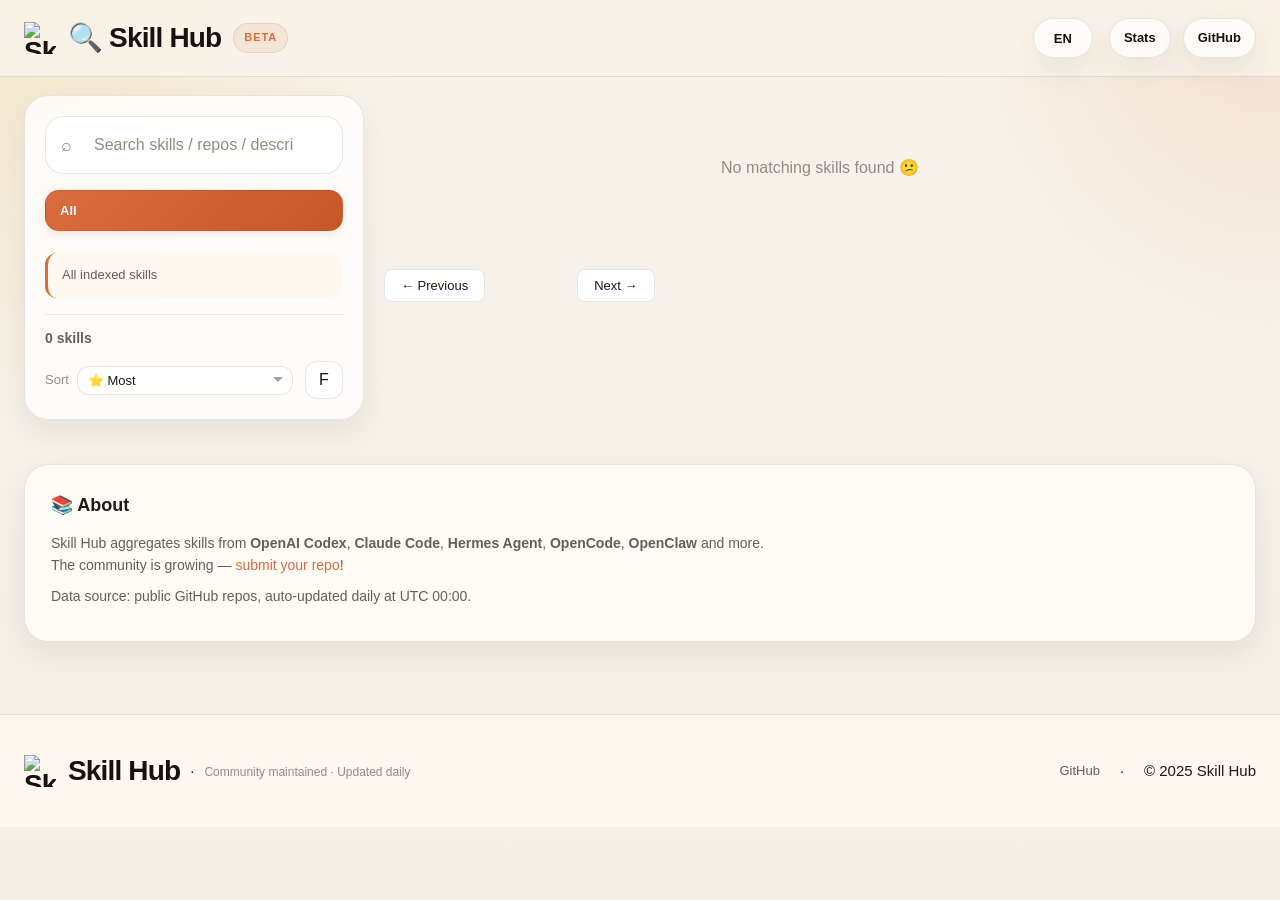
==== index.html @ c28f790e "fix: polish category-driven skill hub UI" ====
<!DOCTYPE html>
<html lang="zh">
<head>
  <meta charset="UTF-8">
  <meta name="viewport" content="width=device-width, initial-scale=1.0">
  <title>Skill Hub - AI Agent Skills 导航站</title>
  <meta name="description" content="按功能分类浏览 AI Agent Skills，支持平台兼容筛选、搜索、排序与统计。">
  <meta name="keywords" content="AI Agent Skills, Codex, Claude Code, Cursor, OpenCode, Skill Hub, 分类筛选">
  <meta name="author" content="rdone4425">
  <meta name="robots" content="index, follow">

  <meta property="og:type" content="website">
  <meta property="og:title" content="Skill Hub - AI Agent Skills 导航站">
  <meta property="og:description" content="按功能分类浏览 AI Agent Skills，支持平台兼容筛选、搜索、排序与统计。">
  <meta property="og:url" content="">
  <meta property="og:image" content="/og-image.png">

  <meta name="twitter:card" content="summary_large_image">
  <meta name="twitter:title" content="Skill Hub - AI Agent Skills 导航站">
  <meta name="twitter:description" content="按功能分类浏览 AI Agent Skills，支持平台兼容筛选、搜索、排序与统计。">
  <meta name="twitter:image" content="/og-image.png">

  <link rel="canonical" href="/">
  <link rel="icon" type="image/x-icon" href="assets/icons/favicon.ico?v=12">
  <link rel="icon" type="image/png" sizes="32x32" href="assets/icons/favicon-32x32.png?v=12">
  <link rel="icon" type="image/png" sizes="16x16" href="assets/icons/favicon-16x16.png?v=12">
  <link rel="apple-touch-icon" sizes="180x180" href="assets/icons/apple-touch-icon.png?v=12">

  <script id="ld-json" type="application/ld+json">
  {
    "@context": "https://schema.org",
    "@type": "WebSite",
    "name": "Skill Hub - AI Agent Skills 导航站",
    "description": "按功能分类浏览 AI Agent Skills，支持平台兼容筛选、搜索、排序与统计。",
    "url": "/",
    "author": {
      "@type": "Person",
      "name": "rdone4425"
    }
  }
  </script>
  <script>
    (function () {
      var origin = window.location.origin;
      var path = window.location.pathname;
      var canonicalUrl = origin + path;
      var canonical = document.querySelector('link[rel="canonical"]');
      if (canonical) canonical.setAttribute('href', canonicalUrl);
      var ogUrl = document.querySelector('meta[property="og:url"]');
      if (ogUrl) ogUrl.setAttribute('content', canonicalUrl);
      document.querySelectorAll('meta[property="og:image"], meta[name="twitter:image"]').forEach(function (meta) {
        var content = meta.getAttribute('content') || '';
        if (content.charAt(0) === '/') meta.setAttribute('content', origin + content);
      });
      var ldJson = document.getElementById('ld-json');
      if (ldJson) {
        try {
          var data = JSON.parse(ldJson.textContent);
          data.url = canonicalUrl;
          ldJson.textContent = JSON.stringify(data);
        } catch (error) {}
      }
    })();
  </script>

  <link rel="stylesheet" href="css/style.css?v=18">
</head>
<body>
  <a class="skip-link" href="#main-content">跳到主要内容</a>

  <header class="site-header">
    <div class="header-inner">
      <div class="brand">
        <a href="index.html" class="brand-name brand-lockup" aria-label="Skill Hub home">
          <img class="brand-logo" src="assets/icons/favicon-32x32.png?v=12" alt="Skill Hub logo">
          <span data-i18n="heroTitle">Skill Hub</span>
        </a>
        <span class="brand-badge">BETA</span>
      </div>
      <div class="header-right">
        <div class="stats" id="stats" aria-live="polite"></div>
        <button
          type="button"
          class="lang-switcher"
          id="lang-btn"
          aria-label="Toggle language"
          title="Toggle language"
        >
          <span id="lang-current">中文</span>
        </button>
        <nav class="main-nav" aria-label="Primary">
          <a href="stats.html" class="github-link">Stats</a>
          <a href="https://github.com/rdone4425/skill" class="github-link" target="_blank" rel="noopener">GitHub</a>
        </nav>
      </div>
    </div>
  </header>

  <main class="container container-tight" id="main-content">
    <div class="content-shell">
      <section class="controls" aria-labelledby="controls-title">
        <h2 class="visually-hidden" id="controls-title">筛选与搜索</h2>
        <div class="search-wrap">
          <label class="visually-hidden" for="search">搜索 skills</label>
          <span class="search-icon" aria-hidden="true">⌕</span>
          <input
            id="search"
            type="search"
            class="search-input"
            data-i18n-placeholder="searchPlaceholder"
            placeholder="搜索 skills / 仓库 / 描述..."
            autocomplete="off"
          >
          <button id="search-clear" type="button" class="search-clear" data-i18n-title="searchClearTitle" title="清空" aria-label="清空搜索">×</button>
        </div>

        <nav class="category-tabs" role="tablist" id="category-tabs" aria-label="Function categories"></nav>

        <div class="subgroup-tabs" id="subgroup-tabs" hidden></div>
        <div class="category-desc" id="category-desc" hidden></div>

        <div class="results-toolbar">
          <span class="results-count" id="results-count" aria-live="polite"></span>
          <div class="toolbar-controls">
            <div class="sort-wrap">
              <label class="sort-label" for="sort-select" data-i18n="sortBy">排序</label>
              <select id="sort-select" class="sort-select" data-i18n-options="stars-desc:sortStarsDesc,stars-asc:sortStarsAsc,name-asc:sortNameAsc,name-desc:sortNameDesc">
                <option value="stars-desc">Stars 从高到低</option>
                <option value="stars-asc">Stars 从低到高</option>
                <option value="name-asc">A-Z</option>
                <option value="name-desc">Z-A</option>
              </select>
            </div>
            <button class="view-toggle" id="view-toggle" type="button" title="切换视图" aria-label="切换视图">F</button>
          </div>
        </div>
      </section>

      <div class="content-main">
        <section class="results-section" aria-labelledby="results-title">
          <h2 class="visually-hidden" id="results-title">Skill Results</h2>
          <section class="results" id="results" aria-live="polite"></section>
          <div class="empty-state" id="empty" hidden>
            <p data-i18n="emptyState">没有找到匹配的 skill</p>
          </div>
        </section>

        <nav class="pagination" id="pagination" hidden aria-label="Pagination">
          <button class="page-btn" id="page-prev" type="button" data-i18n="pagePrev">上一页</button>
          <span class="page-info" id="page-info"></span>
          <button class="page-btn" id="page-next" type="button" data-i18n="pageNext">下一页</button>
        </nav>
      </div>
    </div>

    <section class="about" aria-labelledby="about-title">
      <h2 id="about-title" data-i18n="aboutTitle">关于</h2>
      <p data-i18n-html="aboutP1"></p>
      <p data-i18n-html="aboutP2"></p>
    </section>
  </main>

  <footer class="site-footer">
    <div class="footer-inner">
      <div class="footer-brand">
        <a href="/" class="brand-name brand-lockup">
          <img class="brand-logo" src="assets/icons/favicon-32x32.png?v=12" alt="Skill Hub logo">
          <span>Skill Hub</span>
        </a>
        <span class="footer-sep">·</span>
        <span data-i18n="footerDesc" class="footer-desc">社区维护 · 数据自动汇总</span>
      </div>
      <div class="footer-links">
        <a href="https://github.com/rdone4425/skill" target="_blank" rel="noopener">GitHub</a>
        <span class="footer-sep">·</span>
        <span>© 2025 Skill Hub</span>
      </div>
    </div>
  </footer>

  <script src="js/data.js?v=22"></script>
  <script src="js/i18n.js?v=22"></script>
  <script src="js/state.js?v=22"></script>
  <script src="js/render.js?v=22"></script>
  <script src="js/events.js?v=22"></script>
  <script src="js/app.js?v=22"></script>
</body>
</html>
---- css/style.css ----
/* style.css — Codex Skills Hub 暗色主题 */

:root {
  --bg: #f3efe7;
  --bg-elevated: rgba(255, 252, 246, 0.9);
  --card: #fffdf8;
  --card-hover: #ffffff;
  --border: rgba(57, 35, 10, 0.11);
  --border-hover: rgba(57, 35, 10, 0.2);

  --text: #1e1a14;
  --text-2: #665f55;
  --text-3: #948b80;
  --heading: #17120d;
  --muted: #7c7267;
  --tag-bg: rgba(104, 85, 61, 0.08);

  --accent: #d96c3d;
  --accent-glow: rgba(217, 108, 61, 0.18);
  --accent-2: #e2a72a;

  --green: #10b981;
  --yellow: #f59e0b;
  --pink: #ec4899;
  --red: #ef4444;

  --radius: 12px;
  --radius-sm: 8px;
  --shadow: 0 12px 30px rgba(75, 48, 20, 0.08);
  --shadow-hover: 0 18px 40px rgba(75, 48, 20, 0.14);
}

* {
  box-sizing: border-box;
  margin: 0;
  padding: 0;
}

html, body {
  background:
    radial-gradient(circle at top left, rgba(226, 167, 42, 0.16), transparent 26%),
    radial-gradient(circle at top right, rgba(217, 108, 61, 0.14), transparent 22%),
    linear-gradient(180deg, #f8f3ea 0%, #f3efe7 100%);
  color: var(--text);
  font-family: "Segoe UI", "PingFang SC", "Hiragino Sans GB", "Microsoft YaHei", sans-serif;
  font-size: 15px;
  line-height: 1.6;
  min-height: 100vh;
  -webkit-font-smoothing: antialiased;
}

a {
  color: var(--accent);
  text-decoration: none;
  transition: color 150ms;
}
a:hover { color: #a5b4fc; }

::selection {
  background: var(--accent-glow);
  color: var(--text);
}

.skip-link,
.visually-hidden {
  position: absolute;
}

.skip-link {
  left: 16px;
  top: -40px;
  z-index: 200;
  padding: 8px 12px;
  border-radius: 8px;
  background: var(--accent);
  color: #fff;
  transition: top 0.15s ease;
}

.skip-link:focus {
  top: 12px;
}

.visually-hidden {
  width: 1px;
  height: 1px;
  padding: 0;
  margin: -1px;
  overflow: hidden;
  clip: rect(0, 0, 0, 0);
  white-space: nowrap;
  border: 0;
}

/* ===== Header ===== */
.site-header {
  border-bottom: 1px solid var(--border);
  position: sticky;
  top: 0;
  z-index: 100;
  backdrop-filter: blur(12px);
  background: rgba(248, 243, 234, 0.84);
}

.header-inner {
  max-width: 1280px;
  margin: 0 auto;
  padding: 18px 24px;
  display: flex;
  align-items: center;
  justify-content: space-between;
  gap: 24px;
}

.brand {
  display: flex;
  align-items: center;
  gap: 12px;
}

.brand-name {
  display: inline-flex;
  align-items: center;
  gap: 12px;
  color: var(--heading);
  font-size: 28px;
  font-weight: 800;
  letter-spacing: -0.03em;
}

.brand-lockup {
  line-height: 1;
}

.brand-logo {
  width: 32px;
  height: 32px;
  display: block;
  object-fit: contain;
  flex-shrink: 0;
}

.brand-badge {
  display: inline-flex;
  align-items: center;
  padding: 5px 10px;
  border-radius: 999px;
  background: rgba(217, 108, 61, 0.1);
  border: 1px solid rgba(217, 108, 61, 0.18);
  color: var(--accent);
  font-size: 11px;
  font-weight: 700;
  letter-spacing: 0.08em;
}

.header-right {
  display: flex;
  align-items: center;
  gap: 16px;
}

.main-nav {
  display: flex;
  align-items: center;
  gap: 12px;
}

.stats {
  display: flex;
  align-items: center;
  gap: 8px;
  flex-wrap: wrap;
}

.stat-pill {
  display: inline-flex;
  align-items: center;
  gap: 8px;
  padding: 8px 12px;
  border: 1px solid var(--border);
  border-radius: 999px;
  background: rgba(255, 255, 255, 0.62);
  color: var(--text-2);
  font-size: 12px;
  box-shadow: var(--shadow);
}

.stat-pill strong {
  color: var(--heading);
  font-size: 13px;
}

.lang-switcher {
  display: inline-flex;
  align-items: center;
  justify-content: center;
  min-width: 60px;
  height: 40px;
  background: rgba(255, 255, 255, 0.72);
  border: 1px solid var(--border);
  border-radius: 999px;
  color: var(--heading);
  font-size: 13px;
  font-weight: 700;
  cursor: pointer;
  padding: 0 14px;
  font-family: inherit;
  box-shadow: var(--shadow);
  transition: all 0.18s ease;
}

.lang-switcher:hover,
.github-link:hover {
  transform: translateY(-1px);
  border-color: var(--border-hover);
}

.github-link {
  display: inline-flex;
  align-items: center;
  gap: 6px;
  height: 40px;
  padding: 0 14px;
  border-radius: 999px;
  border: 1px solid var(--border);
  background: rgba(255, 255, 255, 0.7);
  color: var(--heading);
  font-size: 13px;
  font-weight: 600;
  box-shadow: var(--shadow);
  transition: all 0.18s ease;
}

.container {
  max-width: 1280px;
  margin: 0 auto;
  padding: 26px 24px 72px;
}

.container-tight {
  padding-top: 18px;
}

.hero {
  padding: 22px 28px;
  margin-bottom: 18px;
  border: 1px solid var(--border);
  border-radius: 28px;
  background:
    radial-gradient(circle at top right, rgba(226, 167, 42, 0.14), transparent 26%),
    linear-gradient(135deg, rgba(255,255,255,0.82), rgba(255,249,241,0.95));
  box-shadow: var(--shadow);
}

.hero-content {
  max-width: 680px;
  display: grid;
  gap: 10px;
}

.hero-brand {
  display: flex;
  align-items: center;
  gap: 16px;
}

.hero-copy {
  display: grid;
  gap: 6px;
  padding-top: 0;
}

.hero h1 {
  color: var(--heading);
}

.hero-title {
  margin: 0;
  font-size: clamp(34px, 4.4vw, 52px);
  line-height: 0.96;
  letter-spacing: -0.05em;
}

.hero-logo {
  width: clamp(40px, 4.8vw, 56px);
  height: clamp(40px, 4.8vw, 56px);
  object-fit: contain;
  flex-shrink: 0;
  margin-top: 0;
}

.hero-title-stats .hero-logo {
  width: clamp(48px, 6vw, 72px);
  height: clamp(48px, 6vw, 72px);
}

.hero-sub {
  font-size: 14px;
  color: var(--accent);
  font-weight: 700;
  letter-spacing: -0.01em;
}

.hero-desc {
  max-width: 560px;
  font-size: 15px;
  color: var(--text-2);
  line-height: 1.55;
}

.directory-menu {
  margin-bottom: 20px;
  padding: 22px;
  border: 1px solid var(--border);
  border-radius: 26px;
  background:
    linear-gradient(180deg, rgba(255,255,255,0.82), rgba(255,250,244,0.96)),
    var(--bg-elevated);
  box-shadow: var(--shadow);
}

.directory-menu-header h2 {
  font-size: 24px;
  color: var(--heading);
}

.directory-menu-header {
  display: flex;
  align-items: flex-end;
  justify-content: space-between;
  gap: 16px;
  margin-bottom: 16px;
  flex-wrap: wrap;
}

.directory-menu-header p {
  font-size: 14px;
  color: var(--text-2);
}

.directory-menu-grid {
  display: grid;
  grid-template-columns: repeat(auto-fit, minmax(240px, 1fr));
  gap: 14px;
}

.directory-agent-card {
  border: 1px solid var(--border);
  border-radius: 20px;
  background: rgba(255, 255, 255, 0.72);
  padding: 16px;
  box-shadow: inset 0 1px 0 rgba(255, 255, 255, 0.5);
}

.directory-agent-top {
  display: flex;
  align-items: center;
  justify-content: space-between;
  gap: 10px;
  margin-bottom: 12px;
}

.directory-agent-name {
  display: flex;
  align-items: center;
  gap: 8px;
  font-size: 16px;
  font-weight: 700;
  color: var(--heading);
}

.directory-agent-count {
  font-size: 11px;
  color: var(--text-2);
  padding: 3px 8px;
  border-radius: 999px;
  background: var(--tag-bg);
}

.directory-group-list {
  display: flex;
  flex-wrap: wrap;
  gap: 8px;
}

.directory-group-chip {
  appearance: none;
  border: 1px solid var(--border);
  background: rgba(255, 255, 255, 0.9);
  color: var(--text-2);
  border-radius: 999px;
  padding: 7px 12px;
  font-size: 12px;
  cursor: pointer;
  transition: all 0.18s ease;
}

.directory-group-chip:hover {
  color: var(--text);
  border-color: var(--border-hover);
  transform: translateY(-1px);
}

.directory-group-chip.active {
  color: #fff;
  background: var(--accent);
  border-color: var(--accent);
}

/* ===== Controls ===== */
.content-shell {
  display: grid;
  grid-template-columns: minmax(280px, 340px) minmax(0, 1fr);
  gap: 20px;
  align-items: start;
}

.content-main {
  min-width: 0;
}

.controls {
  position: sticky;
  top: 92px;
  padding: 20px;
  border: 1px solid var(--border);
  border-radius: 24px;
  background: rgba(255, 255, 255, 0.78);
  box-shadow: var(--shadow);
}

.search-wrap {
  position: relative;
  margin-bottom: 16px;
}

.search-icon {
  position: absolute;
  left: 16px;
  top: 50%;
  transform: translateY(-50%);
  color: var(--text-3);
  font-size: 18px;
  pointer-events: none;
}

.search-input {
  width: 100%;
  height: 58px;
  padding: 0 48px 0 48px;
  background: rgba(255, 255, 255, 0.96);
  border: 1px solid var(--border);
  border-radius: 18px;
  color: var(--text);
  font-size: 16px;
  font-family: inherit;
  outline: none;
  transition: all 180ms;
}

.search-input::-webkit-search-cancel-button,
.search-input::-webkit-search-decoration,
.search-input::-webkit-search-results-button,
.search-input::-webkit-search-results-decoration {
  -webkit-appearance: none;
  appearance: none;
  display: none;
}

.search-input:focus {
  border-color: var(--accent);
  box-shadow: 0 0 0 3px var(--accent-glow);
}

.search-input::placeholder {
  color: var(--text-3);
}

.search-clear {
  position: absolute;
  right: 16px;
  top: 50%;
  transform: translateY(-50%);
  background: transparent;
  border: none;
  color: var(--text-3);
  font-size: 20px;
  cursor: pointer;
  padding: 4px 8px;
  display: none;
  border-radius: 4px;
}

.search-clear:hover { color: var(--text); }
.search-clear.visible { display: block; }

/* ===== Category Tabs ===== */
.category-tabs {
  display: flex;
  flex-wrap: wrap;
  gap: 6px;
  padding: 6px;
  background: rgba(120, 93, 56, 0.05);
  border: 1px solid var(--border);
  border-radius: 18px;
  overflow: visible;
}

.tab,
.cat-tab {
  display: inline-flex;
  align-items: center;
  gap: 6px;
  padding: 10px 16px;
  background: transparent;
  border: none;
  border-radius: 14px;
  color: var(--text-2);
  font-size: 13px;
  font-weight: 700;
  font-family: inherit;
  cursor: pointer;
  white-space: nowrap;
  transition: all 180ms;
}

.tab:hover,
.cat-tab:hover {
  color: var(--text);
  background: rgba(255,255,255,0.7);
}

.tab.active,
.cat-tab.active {
  background: linear-gradient(135deg, var(--accent), #c85728);
  color: white;
  box-shadow: 0 2px 8px var(--accent-glow);
}

.tab-icon {
  font-size: 14px;
  line-height: 1;
}

/* Sub-group tabs (Figma/GitHub/Notion etc) */
.subgroup-tabs {
  display: flex;
  flex-wrap: wrap;
  gap: 6px;
  margin-top: 12px;
}

.subgroup-tab,
.sub-tab {
  padding: 6px 12px;
  background: rgba(255,255,255,0.78);
  border: 1px solid var(--border);
  border-radius: 999px;
  color: var(--text-2);
  font-size: 12px;
  font-family: inherit;
  cursor: pointer;
  transition: all 150ms;
}

.subgroup-tab:hover,
.sub-tab:hover {
  color: var(--text);
  border-color: var(--border-hover);
}

.subgroup-tab.active,
.sub-tab.active {
  background: var(--accent);
  border-color: var(--accent);
  color: white;
}

.category-desc {
  font-size: 13px;
  color: var(--text-2);
  padding: 12px 14px;
  background: rgba(255, 248, 239, 0.92);
  border-left: 3px solid var(--accent);
  border-radius: 12px;
  margin-top: 10px;
}

/* ===== Results Grid ===== */
.results {
  display: grid;
  grid-template-columns: repeat(auto-fill, minmax(320px, 1fr));
  gap: 16px;
}

.results-section {
  margin-top: 0;
}

.card-grid {
  display: grid;
  grid-template-columns: repeat(auto-fill, minmax(280px, 1fr));
  gap: 16px;
}

.skill-card {
  background: linear-gradient(180deg, rgba(255,255,255,0.96), rgba(255,251,245,0.96));
  border: 1px solid var(--border);
  border-radius: 20px;
  padding: 18px;
  display: flex;
  flex-direction: column;
  gap: 12px;
  transition: all 200ms;
  position: relative;
  overflow: hidden;
}

.skill-card::before {
  content: "";
  position: absolute;
  top: 0;
  left: 0;
  right: 0;
  height: 3px;
  background: var(--card-accent, var(--accent));
  opacity: 0.7;
}

.skill-card:hover {
  background: var(--card-hover);
  border-color: var(--border-hover);
  transform: translateY(-2px);
  box-shadow: var(--shadow-hover);
}

.card-head {
  display: flex;
  align-items: flex-start;
  gap: 10px;
}

.card-icon {
  width: 48px;
  height: 48px;
  border-radius: 16px;
  overflow: hidden;
  flex-shrink: 0;
  display: flex;
  align-items: center;
  justify-content: center;
  background: linear-gradient(135deg, rgba(217, 108, 61, 0.12), rgba(226, 167, 42, 0.18));
  border: 1px solid rgba(57, 35, 10, 0.08);
  box-shadow: inset 0 1px 0 rgba(255, 255, 255, 0.55);
}

.agent-mark {
  width: 18px;
  height: 18px;
  border-radius: 50%;
  object-fit: cover;
  vertical-align: middle;
  flex-shrink: 0;
}

.agent-mark-xs {
  width: 16px;
  height: 16px;
}

.agent-mark-sm {
  width: 20px;
  height: 20px;
}

.agent-mark-inline {
  width: 14px;
  height: 14px;
}

.agent-mark-emoji {
  display: inline-flex;
  align-items: center;
  justify-content: center;
  border-radius: 50%;
  font-size: 14px;
  line-height: 1;
}

.card-avatar {
  width: 100%;
  height: 100%;
  object-fit: cover;
  display: block;
}

.card-emoji {
  font-size: 24px;
  line-height: 1;
}

.card-title-wrap {
  flex: 1;
  min-width: 0;
}

.card-name {
  font-size: 16px;
  font-weight: 600;
  color: var(--heading);
  margin-bottom: 4px;
  word-break: break-word;
  font-family: ui-monospace, SFMono-Regular, "SF Mono", Menlo, monospace;
  font-size: 14px;
}

.card-repo {
  font-size: 12px;
  color: var(--text-3);
  display: flex;
  align-items: center;
  gap: 6px;
  flex-wrap: wrap;
}

.card-repo a {
  color: var(--text-2);
}

.card-stars {
  display: inline-flex;
  align-items: center;
  gap: 2px;
  padding: 2px 8px;
  background: rgba(226, 167, 42, 0.12);
  border-radius: 999px;
  font-size: 11px;
  color: var(--text-2);
  font-weight: 500;
}

.card-desc {
  font-size: 13px;
  color: var(--text-2);
  line-height: 1.5;
  display: -webkit-box;
  -webkit-line-clamp: 3;
  -webkit-box-orient: vertical;
  overflow: hidden;
}

.card-install {
  background: rgba(246, 240, 232, 0.92);
  border: 1px solid var(--border);
  border-radius: 14px;
  padding: 8px 10px;
  display: flex;
  align-items: center;
  gap: 8px;
  font-family: ui-monospace, SFMono-Regular, "SF Mono", Menlo, monospace;
  font-size: 12px;
  color: var(--text-2);
}

.card-install code {
  flex: 1;
  overflow: hidden;
  text-overflow: ellipsis;
  white-space: nowrap;
}

.copy-btn {
  background: rgba(217, 108, 61, 0.1);
  border: 1px solid rgba(217, 108, 61, 0.2);
  color: var(--accent);
  cursor: pointer;
  padding: 6px 10px;
  border-radius: 999px;
  font-size: 12px;
  font-weight: 700;
  transition: all 150ms;
  flex-shrink: 0;
}

.copy-btn:hover {
  color: #fff;
  background: var(--accent);
  border-color: var(--accent);
}

.copy-btn.copied {
  color: #fff;
  background: var(--green);
  border-color: var(--green);
}

.card-footer {
  display: flex;
  align-items: center;
  justify-content: space-between;
  margin-top: auto;
  padding-top: 4px;
}

.card-link {
  font-size: 12px;
  color: var(--accent);
  display: inline-flex;
  align-items: center;
  gap: 4px;
}

.card-link:hover { text-decoration: underline; }

.card-link-muted {
  color: var(--text-3);
  pointer-events: none;
}

.card-group {
  font-size: 11px;
  color: var(--text-2);
  padding: 2px 8px;
  background: var(--tag-bg);
  border-radius: 999px;
  letter-spacing: 0.02em;
}

.card-meta {
  display: flex;
  align-items: center;
  gap: 8px;
  flex-wrap: wrap;
}

.source-tag {
  display: inline-flex;
  align-items: center;
  gap: 6px;
  padding: 4px 10px;
  border: 1px solid transparent;
  border-radius: 999px;
  font-size: 11px;
  font-weight: 700;
}

/* ===== Empty State ===== */
.empty-state {
  text-align: center;
  padding: 60px 20px;
  color: var(--text-3);
  font-size: 16px;
}

/* ===== About ===== */
.about {
  margin-top: 44px;
  padding: 26px;
  background: rgba(255, 252, 246, 0.9);
  border: 1px solid var(--border);
  border-radius: 24px;
  box-shadow: var(--shadow);
}

.about h2 {
  font-size: 18px;
  margin-bottom: 12px;
  color: var(--text);
}

.about p {
  color: var(--text-2);
  margin-bottom: 8px;
  font-size: 14px;
}

/* ===== Footer ===== */
/* ===== Responsive ===== */
@media (max-width: 768px) {
  .header-inner {
    flex-direction: column;
    align-items: flex-start;
    gap: 16px;
    padding: 16px;
  }

  .header-right {
    width: 100%;
    justify-content: flex-start;
    flex-wrap: wrap;
  }

  .container { padding: 20px 16px 60px; }

  .content-shell {
    grid-template-columns: 1fr;
    gap: 18px;
  }

  .hero {
    padding: 18px 18px;
    border-radius: 22px;
  }

  .hero-brand {
    gap: 12px;
  }

  .hero-title {
    font-size: 34px;
  }

  .hero-logo {
    width: 40px;
    height: 40px;
  }

  .hero-desc {
    font-size: 14px;
  }

  .controls {
    position: static;
    top: auto;
  }

  .search-input { height: 48px; font-size: 14px; }

  .results {
    grid-template-columns: 1fr;
    gap: 12px;
  }

  .category-tabs {
    overflow-x: auto;
    flex-wrap: nowrap;
    font-size: 12px;
  }
  .tab { padding: 6px 10px; font-size: 12px; }

  .category-desc { font-size: 12px; padding: 8px 12px; }
  .directory-menu {
    padding: 16px;
  }
  .main-nav {
    width: 100%;
    justify-content: flex-start;
    flex-wrap: wrap;
  }

  .stats {
    width: 100%;
  }
}

/* ===== Results Toolbar (sort + count) ===== */
.results-toolbar {
  display: flex;
  align-items: center;
  justify-content: space-between;
  margin-top: 16px;
  margin-bottom: 0;
  padding-top: 12px;
  border-top: 1px solid rgba(57, 35, 10, 0.08);
}

.results-count {
  font-size: 14px;
  color: var(--text-2);
  font-weight: 600;
}

.sort-wrap {
  display: flex;
  align-items: center;
  gap: 8px;
}

.sort-label {
  font-size: 13px;
  color: var(--text-3);
}

.sort-select {
  appearance: none;
  background: rgba(255,255,255,0.95);
  border: 1px solid var(--border);
  border-radius: 12px;
  color: var(--text);
  font-size: 13px;
  font-family: inherit;
  padding: 6px 28px 6px 10px;
  cursor: pointer;
  outline: none;
  background-image: url("data:image/svg+xml,%3Csvg xmlns='http://www.w3.org/2000/svg' width='12' height='12' fill='%23a1a1aa'%3E%3Cpath d='M6 8L1 3h10z'/%3E%3C/svg%3E");
  background-repeat: no-repeat;
  background-position: right 8px center;
  transition: border-color 150ms;
}

.sort-select:focus {
  border-color: var(--accent);
  box-shadow: 0 0 0 3px var(--accent-glow);
}

/* ===== Pagination ===== */
.pagination {
  display: flex;
  align-items: center;
  justify-content: center;
  gap: 16px;
  margin-top: 20px;
  padding: 8px 0 0;
}

.page-btn {
  appearance: none;
  background: rgba(255,255,255,0.92);
  border: 1px solid var(--border);
  border-radius: var(--radius-sm);
  color: var(--text);
  font-size: 13px;
  font-family: inherit;
  padding: 8px 16px;
  cursor: pointer;
  transition: all 150ms;
}

.page-btn:hover:not(:disabled) {
  border-color: var(--accent);
  background: var(--card-hover);
}

.page-btn:disabled {
  opacity: 0.4;
  cursor: not-allowed;
}

.page-info {
  font-size: 14px;
  color: var(--text-2);
  font-variant-numeric: tabular-nums;
  min-width: 60px;
  text-align: center;
}

/* ===== Stats Section ===== */
.stats-section {
  margin-top: 64px;
  padding: 32px;
  background: var(--bg-elevated);
  border: 1px solid var(--border);
  border-radius: var(--radius);
}

.stats-section h2 {
  font-size: 20px;
  margin-bottom: 24px;
  color: var(--text);
}

.stats-grid {
  display: grid;
  grid-template-columns: 1fr 1fr;
  gap: 32px;
}

.stats-chart-wrap h3,
.stats-bars-wrap h3 {
  font-size: 14px;
  color: var(--text-2);
  margin-bottom: 16px;
  font-weight: 500;
}

.stats-chart-wrap canvas {
  width: 100%;
  max-width: 400px;
  height: auto;
}

.bar-item {
  margin-bottom: 12px;
}

.bar-label {
  display: flex;
  align-items: center;
  gap: 8px;
  margin-bottom: 4px;
  font-size: 12px;
}

.bar-rank {
  color: var(--text-3);
  font-weight: 600;
  min-width: 20px;
}

.bar-repo {
  color: var(--text-2);
  font-family: ui-monospace, SFMono-Regular, "SF Mono", Menlo, monospace;
  font-size: 12px;
  overflow: hidden;
  text-overflow: ellipsis;
  white-space: nowrap;
  max-width: 200px;
}

.bar-repo:hover { color: var(--accent); }

.bar-count {
  color: var(--text-3);
  font-size: 11px;
  margin-left: auto;
  white-space: nowrap;
}

.bar-track {
  height: 6px;
  background: rgba(255, 255, 255, 0.06);
  border-radius: 3px;
  overflow: hidden;
}

.bar-fill {
  height: 100%;
  background: linear-gradient(90deg, var(--accent), var(--accent-2));
  border-radius: 3px;
  transition: width 600ms cubic-bezier(0.4, 0, 0.2, 1);
}

/* ===== Footer ===== */
.site-footer {
  border-top: 1px solid var(--border);
  padding: 40px 24px;
  background: rgba(255, 250, 243, 0.85);
}

.footer-inner {
  max-width: 1280px;
  margin: 0 auto;
  display: flex;
  align-items: center;
  justify-content: space-between;
  gap: 24px;
  flex-wrap: wrap;
}

.footer-brand {
  display: flex;
  align-items: center;
  gap: 10px;
}

.footer-logo {
  font-size: 28px;
}

.footer-brand strong {
  font-size: 16px;
  color: var(--heading);
}

.footer-desc {
  font-size: 12px;
  color: var(--text-3);
  margin-top: 2px;
}

.footer-links {
  display: flex;
  gap: 20px;
}

.footer-links a {
  display: inline-flex;
  align-items: center;
  gap: 4px;
  color: var(--text-2);
  font-size: 13px;
  transition: color 150ms;
}

.footer-links a:hover { color: var(--text); }

.footer-meta {
  width: 100%;
  text-align: center;
  padding-top: 16px;
  border-top: 1px solid var(--border);
  font-size: 12px;
  color: var(--text-3);
}

/* ===== Responsive additions ===== */
@media (max-width: 768px) {
  .results-toolbar {
    flex-direction: column;
    align-items: flex-start;
    gap: 8px;
  }

  .stats-grid {
    grid-template-columns: 1fr;
  }

  .footer-inner {
    flex-direction: column;
    align-items: center;
    text-align: center;
  }

  .footer-links {
    justify-content: center;
  }

  .bar-repo { max-width: 140px; }

  .pagination { gap: 8px; }
  .page-btn { padding: 6px 12px; font-size: 12px; }
}

/* ==========================================
   分组视图样式 (Agent → Type)
   ========================================== */

.results-grouped {
  display: flex;
  flex-direction: column;
  gap: 24px;
}

/* Agent 区域 */
.agent-section {
  border: 1px solid var(--border);
  border-radius: 18px;
  overflow: hidden;
  background: rgba(255,255,255,0.76);
  transition: all 0.3s ease;
  box-shadow: var(--shadow);
}

.agent-section:hover {
  border-color: var(--agent-color, var(--accent));
  box-shadow: var(--shadow-hover);
}

.agent-section.collapsed .agent-content {
  display: none;
}

.agent-section.collapsed .agent-toggle {
  transform: rotate(-90deg);
}

/* Agent 头部 */
.agent-header {
  display: flex;
  align-items: center;
  justify-content: space-between;
  padding: 16px 20px;
  background: linear-gradient(135deg, color-mix(in srgb, var(--agent-color, var(--accent)) 12%, white), rgba(255,255,255,0.1));
  border-bottom: 1px solid var(--border);
  cursor: pointer;
  user-select: none;
  transition: background 0.2s;
}

.agent-header:hover {
  background: linear-gradient(135deg, color-mix(in srgb, var(--agent-color, var(--accent)) 18%, white), rgba(255,255,255,0.1));
}

.agent-header-left {
  display: flex;
  align-items: center;
  gap: 10px;
}

.agent-icon {
  font-size: 20px;
}

.agent-title {
  font-size: 16px;
  font-weight: 600;
  color: var(--heading);
  margin: 0;
}

.agent-count {
  font-size: 12px;
  color: var(--muted);
  background: var(--tag-bg);
  padding: 2px 8px;
  border-radius: 10px;
}

.agent-toggle {
  font-size: 12px;
  color: var(--muted);
  transition: transform 0.2s;
}

/* Agent 内容 */
.agent-content {
  padding: 16px;
  display: flex;
  flex-direction: column;
  gap: 16px;
}

/* 类型分组 */
.type-group {
  border: 1px solid var(--border);
  border-radius: 14px;
  overflow: hidden;
  background: rgba(255,255,255,0.82);
}

.type-header {
  display: flex;
  align-items: center;
  justify-content: space-between;
  padding: 10px 16px;
  background: var(--tag-bg);
  border-bottom: 1px solid var(--border);
}

.type-title {
  font-size: 13px;
  font-weight: 600;
  color: var(--heading);
  margin: 0;
}

.type-count {
  font-size: 11px;
  color: var(--muted);
  background: var(--bg);
  padding: 1px 6px;
  border-radius: 8px;
  border: 1px solid var(--border);
}

.type-group .card-grid {
  padding: 12px;
  gap: 12px;
}

/* 工具栏布局 */
.results-toolbar {
  display: flex;
  align-items: center;
  justify-content: space-between;
  gap: 12px;
  margin-top: 16px;
  flex-wrap: wrap;
}

.toolbar-controls {
  display: flex;
  align-items: center;
  gap: 12px;
}

.group-wrap {
  display: flex;
  align-items: center;
  gap: 6px;
}

.view-toggle {
  display: inline-flex;
  align-items: center;
  justify-content: center;
  width: 38px;
  height: 38px;
  background: rgba(255,255,255,0.95);
  border: 1px solid var(--border);
  border-radius: 12px;
  padding: 0;
  cursor: pointer;
  font-size: 16px;
  color: var(--heading);
  font-family: inherit;
  transition: all 0.2s;
}

.view-toggle:hover {
  background: var(--card-hover);
  border-color: var(--border-hover);
}

.view-toggle:focus-visible {
  outline: none;
  border-color: var(--accent);
  box-shadow: 0 0 0 3px var(--accent-glow);
}

@media (min-width: 769px) {
  .results-toolbar {
    align-items: flex-start;
    flex-direction: column;
  }

  .toolbar-controls {
    width: 100%;
    justify-content: space-between;
  }

  .sort-wrap {
    flex: 1;
    min-width: 0;
  }

  .sort-select {
    width: 100%;
    min-width: 0;
  }

  .pagination {
    justify-content: flex-start;
  }
}

/* 统计表格样式 */
.stats-table {
  display: flex;
  flex-direction: column;
  gap: 8px;
  width: 100%;
}

.stats-row {
  display: flex;
  align-items: center;
  gap: 10px;
}

.stats-label {
  min-width: 100px;
  font-size: 13px;
  font-weight: 500;
  color: var(--heading);
  white-space: nowrap;
  overflow: hidden;
  text-overflow: ellipsis;
}

.stats-label.link {
  color: var(--accent);
  text-decoration: none;
}

.stats-label.link:hover {
  text-decoration: underline;
}

.stats-bar-bg {
  flex: 1;
  height: 8px;
  background: var(--tag-bg);
  border-radius: 4px;
  overflow: hidden;
}

.stats-bar-fill {
  height: 100%;
  border-radius: 4px;
  background: var(--accent);
  transition: width 0.6s ease;
}

.stats-count {
  min-width: 60px;
  text-align: right;
  font-size: 12px;
  color: var(--muted);
  font-weight: 500;
}

.stats-summary-grid {
  display: grid;
  grid-template-columns: repeat(auto-fit, minmax(180px, 1fr));
  gap: 14px;
  margin-bottom: 24px;
}

.stats-summary-card {
  border: 1px solid var(--border);
  border-radius: 12px;
  background: var(--card);
  padding: 16px;
}

.stats-summary-label {
  font-size: 12px;
  color: var(--text-3);
  margin-bottom: 6px;
}

.stats-summary-value {
  font-size: 26px;
  font-weight: 700;
  color: var(--text);
}

.stats-agent-grid {
  display: grid;
  grid-template-columns: repeat(auto-fit, minmax(220px, 1fr));
  gap: 14px;
  margin-top: 24px;
}

.stats-agent-card {
  border: 1px solid var(--border);
  border-radius: 12px;
  background: var(--card);
  padding: 16px;
}

.stats-agent-title {
  display: flex;
  align-items: center;
  justify-content: space-between;
  gap: 10px;
  margin-bottom: 10px;
  font-size: 14px;
  font-weight: 700;
}

.stats-agent-meta {
  display: flex;
  flex-direction: column;
  gap: 8px;
}

.stats-agent-line {
  display: flex;
  justify-content: space-between;
  gap: 12px;
  font-size: 12px;
  color: var(--text-2);
}

/* 响应式 */
@media (max-width: 600px) {
  .agent-header {
    padding: 12px 14px;
  }

  .agent-title {
    font-size: 14px;
  }

  .agent-content {
    padding: 10px;
    gap: 12px;
  }

  .type-header {
    padding: 8px 12px;
  }

  .results-toolbar {
    flex-direction: column;
    align-items: stretch;
  }

  .toolbar-controls {
    justify-content: space-between;
  }

  .stats-label {
    min-width: 70px;
    font-size: 11px;
  }

  .stats-count {
    min-width: 40px;
    font-size: 11px;
  }
}

/* category-first overrides */
.category-tabs {
  display: grid;
  grid-template-columns: 1fr;
  gap: 8px;
  padding: 0;
  background: transparent;
  border: none;
  border-radius: 0;
}

.cat-tab {
  justify-content: space-between;
  width: 100%;
  padding: 12px 14px;
  border: 1px solid var(--border);
  border-radius: 14px;
  background: rgba(255, 255, 255, 0.84);
  box-shadow: inset 0 1px 0 rgba(255, 255, 255, 0.55);
}

.cat-tab-label {
  display: inline-flex;
  align-items: center;
  min-width: 0;
  word-break: break-word;
}

.cat-tab-count {
  display: inline-flex;
  align-items: center;
  justify-content: center;
  min-width: 34px;
  height: 24px;
  padding: 0 8px;
  border-radius: 999px;
  background: rgba(104, 85, 61, 0.08);
  color: var(--text-2);
  font-size: 11px;
  font-weight: 700;
  flex-shrink: 0;
}

.cat-tab.active .cat-tab-count {
  background: rgba(255, 255, 255, 0.18);
  color: #fff;
}

.filter-summary {
  display: flex;
  align-items: center;
  justify-content: space-between;
  gap: 12px;
  flex-wrap: wrap;
}

.filter-inline-btn {
  appearance: none;
  border: 1px solid var(--border);
  background: rgba(255, 255, 255, 0.9);
  color: var(--text-2);
  border-radius: 999px;
  padding: 6px 10px;
  font-size: 12px;
  cursor: pointer;
}

.filter-inline-btn:hover {
  color: var(--text);
  border-color: var(--border-hover);
}

.agent-chip-list {
  display: flex;
  flex-wrap: wrap;
  gap: 8px;
}

.agent-filter-chip {
  appearance: none;
  display: inline-flex;
  align-items: center;
  gap: 6px;
  padding: 6px 10px;
  border-radius: 999px;
  border: 1px solid color-mix(in srgb, var(--agent-chip, #6b7280) 24%, white);
  background: color-mix(in srgb, var(--agent-chip, #6b7280) 10%, white);
  color: color-mix(in srgb, var(--agent-chip, #6b7280) 88%, black);
  font-size: 11px;
  font-weight: 700;
  cursor: pointer;
  transition: transform 0.18s ease, border-color 0.18s ease, background 0.18s ease;
}

.agent-filter-chip:hover {
  transform: translateY(-1px);
  border-color: color-mix(in srgb, var(--agent-chip, #6b7280) 55%, white);
}

.agent-filter-chip.active {
  background: var(--agent-chip, var(--accent));
  color: #fff;
  border-color: var(--agent-chip, var(--accent));
}

.agent-filter-chip.active .agent-mark {
  box-shadow: 0 0 0 1px rgba(255, 255, 255, 0.35);
}

.type-group {
  display: grid;
  gap: 14px;
}

.type-header {
  display: flex;
  align-items: center;
  justify-content: space-between;
  gap: 12px;
  padding: 12px 14px;
  border: 1px solid var(--border);
  border-radius: 14px;
  background: rgba(255, 255, 255, 0.84);
}

.type-title {
  font-size: 16px;
  color: var(--heading);
}

.type-count {
  display: inline-flex;
  align-items: center;
  justify-content: center;
  min-width: 34px;
  height: 24px;
  padding: 0 8px;
  border-radius: 999px;
  background: var(--tag-bg);
  color: var(--text-2);
  font-size: 11px;
  font-weight: 700;
}

@media (max-width: 768px) {
  .content-shell {
    grid-template-columns: 1fr;
  }

  .controls {
    position: static;
  }

  .category-tabs {
    grid-template-columns: repeat(auto-fill, minmax(180px, 1fr));
  }
}

@media (max-width: 768px) {
  .container-tight {
    padding-top: 14px;
  }
}
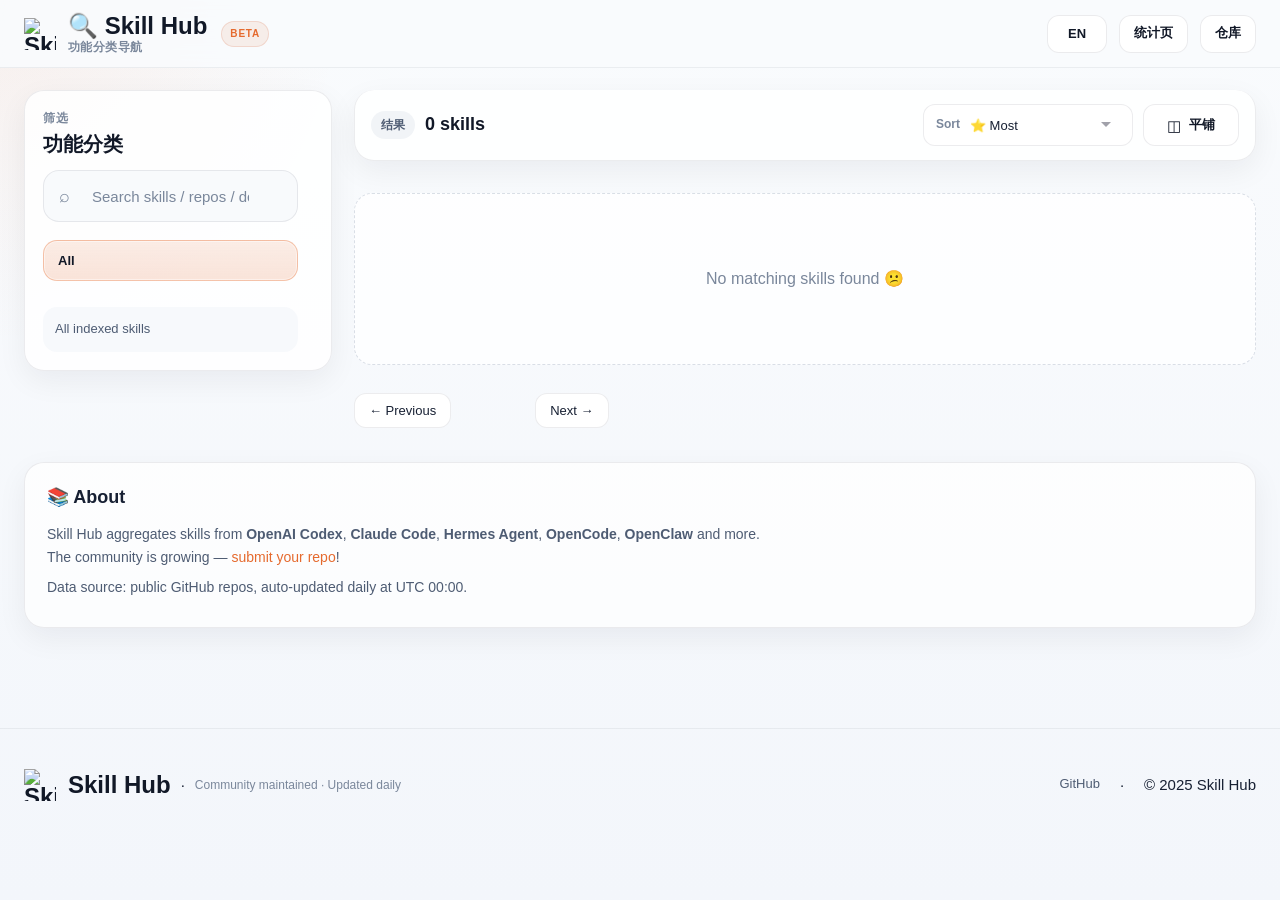
==== commit ffd46d0a: "feat: add hierarchical categories and refine hub layout" ====
--- a/index.html
+++ b/index.html
@@ -63,7 +63,7 @@
     })();
   </script>
 
-  <link rel="stylesheet" href="css/style.css?v=18">
+  <link rel="stylesheet" href="css/style.css?v=24">
 </head>
 <body>
   <a class="skip-link" href="#main-content">跳到主要内容</a>
@@ -73,7 +73,10 @@
       <div class="brand">
         <a href="index.html" class="brand-name brand-lockup" aria-label="Skill Hub home">
           <img class="brand-logo" src="assets/icons/favicon-32x32.png?v=12" alt="Skill Hub logo">
-          <span data-i18n="heroTitle">Skill Hub</span>
+          <span class="brand-copy">
+            <span data-i18n="heroTitle">Skill Hub</span>
+            <span class="brand-subtitle" data-i18n="brandSubtitle">功能分类导航</span>
+          </span>
         </a>
         <span class="brand-badge">BETA</span>
       </div>
@@ -83,14 +86,14 @@
           type="button"
           class="lang-switcher"
           id="lang-btn"
-          aria-label="Toggle language"
-          title="Toggle language"
+          aria-label="切换语言"
+          title="切换语言"
         >
           <span id="lang-current">中文</span>
         </button>
         <nav class="main-nav" aria-label="Primary">
-          <a href="stats.html" class="github-link">Stats</a>
-          <a href="https://github.com/rdone4425/skill" class="github-link" target="_blank" rel="noopener">GitHub</a>
+          <a href="stats.html" class="github-link" data-i18n="navStats">统计页</a>
+          <a href="https://github.com/rdone4425/skill" class="github-link" target="_blank" rel="noopener" data-i18n="navGitHub">仓库</a>
         </nav>
       </div>
     </div>
@@ -99,7 +102,10 @@
   <main class="container container-tight" id="main-content">
     <div class="content-shell">
       <section class="controls" aria-labelledby="controls-title">
-        <h2 class="visually-hidden" id="controls-title">筛选与搜索</h2>
+        <div class="controls-header">
+          <p class="panel-label" data-i18n="filtersLabel">筛选</p>
+          <h2 class="panel-title" id="controls-title" data-i18n="categorySectionTitle">功能分类</h2>
+        </div>
         <div class="search-wrap">
           <label class="visually-hidden" for="search">搜索 skills</label>
           <span class="search-icon" aria-hidden="true">⌕</span>
@@ -118,27 +124,33 @@
 
         <div class="subgroup-tabs" id="subgroup-tabs" hidden></div>
         <div class="category-desc" id="category-desc" hidden></div>
-
-        <div class="results-toolbar">
-          <span class="results-count" id="results-count" aria-live="polite"></span>
-          <div class="toolbar-controls">
-            <div class="sort-wrap">
-              <label class="sort-label" for="sort-select" data-i18n="sortBy">排序</label>
-              <select id="sort-select" class="sort-select" data-i18n-options="stars-desc:sortStarsDesc,stars-asc:sortStarsAsc,name-asc:sortNameAsc,name-desc:sortNameDesc">
-                <option value="stars-desc">Stars 从高到低</option>
-                <option value="stars-asc">Stars 从低到高</option>
-                <option value="name-asc">A-Z</option>
-                <option value="name-desc">Z-A</option>
-              </select>
-            </div>
-            <button class="view-toggle" id="view-toggle" type="button" title="切换视图" aria-label="切换视图">F</button>
-          </div>
-        </div>
       </section>
 
       <div class="content-main">
         <section class="results-section" aria-labelledby="results-title">
-          <h2 class="visually-hidden" id="results-title">Skill Results</h2>
+          <div class="results-toolbar">
+            <div class="results-summary">
+              <h2 class="results-heading" id="results-title">
+                <span class="results-kicker" data-i18n="resultsLabel">结果</span>
+                <span class="results-count" id="results-count" aria-live="polite"></span>
+              </h2>
+            </div>
+            <div class="toolbar-controls">
+              <div class="sort-wrap">
+                <label class="sort-label" for="sort-select" data-i18n="sortBy">排序</label>
+                <select id="sort-select" class="sort-select" data-i18n-options="stars-desc:sortStarsDesc,stars-asc:sortStarsAsc,name-asc:sortNameAsc,name-desc:sortNameDesc">
+                  <option value="stars-desc">Stars 从高到低</option>
+                  <option value="stars-asc">Stars 从低到高</option>
+                  <option value="name-asc">A-Z</option>
+                  <option value="name-desc">Z-A</option>
+                </select>
+              </div>
+              <button class="view-toggle" id="view-toggle" type="button" title="切换视图" aria-label="切换视图">
+                <span class="view-toggle-icon" aria-hidden="true">◫</span>
+                <span class="view-toggle-text">平铺</span>
+              </button>
+            </div>
+          </div>
           <section class="results" id="results" aria-live="polite"></section>
           <div class="empty-state" id="empty" hidden>
             <p data-i18n="emptyState">没有找到匹配的 skill</p>
@@ -178,11 +190,11 @@
     </div>
   </footer>
 
-  <script src="js/data.js?v=22"></script>
-  <script src="js/i18n.js?v=22"></script>
-  <script src="js/state.js?v=22"></script>
-  <script src="js/render.js?v=22"></script>
-  <script src="js/events.js?v=22"></script>
-  <script src="js/app.js?v=22"></script>
+  <script src="js/data.js?v=24"></script>
+  <script src="js/i18n.js?v=24"></script>
+  <script src="js/state.js?v=24"></script>
+  <script src="js/render.js?v=24"></script>
+  <script src="js/events.js?v=24"></script>
+  <script src="js/app.js?v=24"></script>
 </body>
 </html>
--- a/css/style.css
+++ b/css/style.css
@@ -1746,3 +1746,849 @@
     padding-top: 14px;
   }
 }
+
+/* ===== UI Refresh: tool-style layout ===== */
+:root {
+  --bg: #f5f7fb;
+  --bg-elevated: rgba(255, 255, 255, 0.94);
+  --card: #ffffff;
+  --card-hover: #ffffff;
+  --border: rgba(15, 23, 42, 0.08);
+  --border-hover: rgba(15, 23, 42, 0.14);
+  --text: #172033;
+  --text-2: #4e5c73;
+  --text-3: #7a879b;
+  --heading: #111827;
+  --muted: #8a94a6;
+  --tag-bg: rgba(148, 163, 184, 0.14);
+  --accent: #e56a2e;
+  --accent-glow: rgba(229, 106, 46, 0.16);
+  --shadow: 0 10px 30px rgba(15, 23, 42, 0.06);
+  --shadow-hover: 0 16px 36px rgba(15, 23, 42, 0.1);
+}
+
+html,
+body {
+  background:
+    radial-gradient(circle at top left, rgba(229, 106, 46, 0.08), transparent 22%),
+    linear-gradient(180deg, #f9fbfd 0%, #f3f6fb 100%);
+}
+
+a:hover {
+  color: #b95525;
+}
+
+.site-header {
+  background: rgba(249, 251, 253, 0.9);
+  border-bottom: 1px solid rgba(15, 23, 42, 0.06);
+  backdrop-filter: blur(14px);
+}
+
+.header-inner {
+  padding: 14px 24px;
+  gap: 20px;
+}
+
+.brand {
+  gap: 14px;
+}
+
+.brand-name {
+  gap: 12px;
+  font-size: 24px;
+  letter-spacing: 0;
+}
+
+.brand-copy {
+  display: inline-flex;
+  flex-direction: column;
+  gap: 3px;
+}
+
+.brand-subtitle {
+  font-size: 12px;
+  font-weight: 600;
+  color: var(--text-3);
+  letter-spacing: 0.04em;
+  text-transform: uppercase;
+}
+
+.brand-badge {
+  padding: 4px 8px;
+  font-size: 10px;
+  letter-spacing: 0.08em;
+}
+
+.header-right {
+  gap: 12px;
+  flex-wrap: wrap;
+  justify-content: flex-end;
+}
+
+.stats {
+  gap: 10px;
+}
+
+.stat-pill {
+  min-width: 92px;
+  justify-content: space-between;
+  padding: 9px 11px;
+  border-radius: 14px;
+  background: rgba(255, 255, 255, 0.86);
+  box-shadow: none;
+}
+
+.stat-pill strong {
+  font-size: 16px;
+  font-weight: 700;
+}
+
+.lang-switcher,
+.github-link {
+  height: 38px;
+  border-radius: 12px;
+  padding: 0 14px;
+  box-shadow: none;
+  background: rgba(255, 255, 255, 0.88);
+}
+
+.container {
+  padding-top: 22px;
+}
+
+.content-shell {
+  grid-template-columns: minmax(276px, 308px) minmax(0, 1fr);
+  gap: 22px;
+}
+
+.controls,
+.results-toolbar,
+.about {
+  border-radius: 20px;
+  border: 1px solid var(--border);
+  background: rgba(255, 255, 255, 0.84);
+  box-shadow: var(--shadow);
+}
+
+.controls {
+  top: 82px;
+  padding: 18px;
+}
+
+.controls-header,
+.results-summary {
+  display: grid;
+  gap: 4px;
+}
+
+.panel-label {
+  font-size: 12px;
+  font-weight: 700;
+  letter-spacing: 0.08em;
+  text-transform: uppercase;
+  color: var(--text-3);
+}
+
+.panel-title,
+.results-heading {
+  font-size: 20px;
+  line-height: 1.2;
+  color: var(--heading);
+}
+
+.search-wrap {
+  margin-top: 14px;
+  margin-bottom: 18px;
+}
+
+.search-input {
+  height: 52px;
+  border-radius: 16px;
+  font-size: 15px;
+  background: rgba(248, 250, 252, 0.96);
+}
+
+.category-tabs {
+  display: grid;
+  gap: 8px;
+  padding: 0;
+  background: transparent;
+  border: none;
+}
+
+.cat-tab {
+  width: 100%;
+  justify-content: space-between;
+  padding: 12px 14px;
+  border: 1px solid transparent;
+  border-radius: 14px;
+  background: rgba(247, 249, 252, 0.92);
+  color: var(--text-2);
+}
+
+.cat-tab:hover {
+  background: rgba(255, 255, 255, 0.98);
+  border-color: rgba(15, 23, 42, 0.08);
+}
+
+.cat-tab.active {
+  background: linear-gradient(180deg, rgba(229, 106, 46, 0.12), rgba(229, 106, 46, 0.18));
+  border: 1px solid rgba(229, 106, 46, 0.32);
+  color: var(--heading);
+  box-shadow: inset 0 0 0 1px rgba(255, 255, 255, 0.45);
+}
+
+.cat-tab.active .cat-tab-count {
+  background: rgba(229, 106, 46, 0.14);
+  color: var(--accent);
+}
+
+.cat-tab-label {
+  font-size: 14px;
+}
+
+.cat-tab-count {
+  min-width: 34px;
+  justify-content: center;
+  padding: 4px 8px;
+  border-radius: 999px;
+  background: rgba(148, 163, 184, 0.12);
+  color: var(--text-3);
+  font-size: 11px;
+}
+
+.category-desc {
+  margin-top: 14px;
+  padding: 12px;
+  border-radius: 14px;
+  border-left: none;
+  background: rgba(247, 249, 252, 0.96);
+}
+
+.subgroup-tabs {
+  display: flex;
+  flex-wrap: wrap;
+  gap: 8px;
+  margin-top: 12px;
+}
+
+.subgroup-tab {
+  display: inline-flex;
+  align-items: center;
+  gap: 8px;
+  min-height: 34px;
+  padding: 0 12px;
+  border-radius: 999px;
+  border: 1px solid rgba(148, 163, 184, 0.18);
+  background: rgba(255, 255, 255, 0.96);
+  color: var(--text-2);
+  font-size: 12px;
+  font-weight: 600;
+  font-family: inherit;
+  cursor: pointer;
+}
+
+.subgroup-tab:hover {
+  border-color: rgba(15, 23, 42, 0.12);
+  color: var(--heading);
+}
+
+.subgroup-tab.active {
+  border-color: rgba(229, 106, 46, 0.28);
+  background: rgba(229, 106, 46, 0.1);
+  color: var(--accent);
+}
+
+.subgroup-tab-count {
+  display: inline-flex;
+  align-items: center;
+  justify-content: center;
+  min-width: 24px;
+  height: 20px;
+  padding: 0 6px;
+  border-radius: 999px;
+  background: rgba(148, 163, 184, 0.12);
+  color: var(--text-3);
+  font-size: 11px;
+}
+
+.filter-summary {
+  align-items: flex-start;
+  justify-content: flex-start;
+}
+
+.filter-summary-label {
+  font-size: 12px;
+  font-weight: 700;
+  color: var(--text-3);
+  letter-spacing: 0.06em;
+  text-transform: uppercase;
+}
+
+.filter-summary-chips {
+  display: flex;
+  flex-wrap: wrap;
+  gap: 8px;
+}
+
+.summary-chip {
+  display: inline-flex;
+  align-items: center;
+  min-height: 28px;
+  padding: 0 10px;
+  border-radius: 999px;
+  border: 1px solid rgba(148, 163, 184, 0.18);
+  background: #fff;
+  color: var(--text-2);
+  font-size: 12px;
+  font-weight: 600;
+}
+
+.summary-chip-strong {
+  color: var(--heading);
+  border-color: rgba(229, 106, 46, 0.2);
+  background: rgba(229, 106, 46, 0.08);
+}
+
+.filter-inline-btn {
+  margin-left: auto;
+  background: #fff;
+}
+
+.results-section {
+  display: grid;
+  gap: 16px;
+}
+
+.results-toolbar {
+  display: grid;
+  grid-template-columns: minmax(0, 1fr) auto;
+  align-items: center;
+  gap: 16px;
+  margin-top: 0;
+  padding: 12px 16px;
+  border-top: none;
+}
+
+.results-summary {
+  display: flex;
+  align-items: center;
+  min-width: 0;
+}
+
+.results-heading {
+  display: flex;
+  align-items: center;
+  gap: 10px;
+  min-width: 0;
+  font-size: 18px;
+}
+
+.results-kicker {
+  display: inline-flex;
+  align-items: center;
+  height: 28px;
+  padding: 0 10px;
+  border-radius: 999px;
+  background: rgba(148, 163, 184, 0.12);
+  color: var(--text-2);
+  font-size: 12px;
+  font-weight: 700;
+  white-space: nowrap;
+}
+
+.results-count {
+  font-size: 18px;
+  color: var(--heading);
+  font-weight: 700;
+  white-space: nowrap;
+}
+
+.toolbar-controls {
+  gap: 10px;
+  margin-left: 0;
+  justify-self: end;
+}
+
+.sort-wrap {
+  gap: 10px;
+  padding: 0 12px;
+  height: 42px;
+  border: 1px solid var(--border);
+  border-radius: 12px;
+  background: rgba(255, 255, 255, 0.9);
+}
+
+.sort-label {
+  font-size: 12px;
+  font-weight: 600;
+  color: var(--text-3);
+}
+
+.sort-select {
+  min-width: 170px;
+  border: none;
+  background-color: transparent;
+  padding: 0 24px 0 0;
+}
+
+.sort-select:focus {
+  box-shadow: none;
+}
+
+.view-toggle {
+  width: auto;
+  min-width: 92px;
+  height: 42px;
+  gap: 8px;
+  padding: 0 12px;
+  border-radius: 12px;
+  background: rgba(255, 255, 255, 0.92);
+}
+
+.view-toggle-icon {
+  font-size: 15px;
+  line-height: 1;
+}
+
+.view-toggle-text {
+  font-size: 13px;
+  font-weight: 700;
+}
+
+.results,
+.card-grid {
+  gap: 18px;
+  grid-template-columns: repeat(auto-fill, minmax(300px, 1fr));
+}
+
+.skill-card {
+  gap: 14px;
+  padding: 18px;
+  border-radius: 18px;
+  background: rgba(255, 255, 255, 0.96);
+}
+
+.skill-card::before {
+  left: 18px;
+  right: 18px;
+  top: 0;
+  height: 2px;
+  border-radius: 999px;
+}
+
+.card-head {
+  gap: 12px;
+}
+
+.card-icon {
+  width: 46px;
+  height: 46px;
+  border-radius: 14px;
+  background: linear-gradient(180deg, rgba(229, 106, 46, 0.09), rgba(148, 163, 184, 0.12));
+}
+
+.card-name {
+  margin-bottom: 6px;
+  font-family: inherit;
+  font-size: 16px;
+  font-weight: 700;
+  line-height: 1.35;
+}
+
+.card-repo {
+  gap: 8px;
+}
+
+.card-stars {
+  background: rgba(229, 106, 46, 0.08);
+  color: #8c4a22;
+  font-weight: 700;
+}
+
+.card-desc {
+  min-height: 62px;
+  font-size: 13px;
+  line-height: 1.55;
+}
+
+.card-group {
+  background: rgba(148, 163, 184, 0.1);
+  color: var(--text-2);
+}
+
+.agent-chip-list {
+  gap: 8px;
+}
+
+.agent-filter-chip {
+  min-height: 30px;
+  padding: 6px 10px;
+  font-size: 11px;
+}
+
+.card-install {
+  padding: 10px 12px;
+  border-radius: 12px;
+  background: rgba(248, 250, 252, 0.98);
+}
+
+.card-footer {
+  padding-top: 2px;
+}
+
+.card-link {
+  font-size: 13px;
+  font-weight: 600;
+}
+
+.copy-btn {
+  padding: 7px 12px;
+  font-size: 12px;
+}
+
+.empty-state {
+  padding: 72px 28px;
+  border: 1px dashed rgba(148, 163, 184, 0.35);
+  border-radius: 18px;
+  background: rgba(255, 255, 255, 0.78);
+}
+
+.pagination {
+  justify-content: flex-start;
+  gap: 12px;
+}
+
+.page-btn {
+  border-radius: 12px;
+  padding: 9px 14px;
+}
+
+.about {
+  margin-top: 34px;
+  padding: 20px 22px;
+  background: rgba(255, 255, 255, 0.72);
+}
+
+.site-footer {
+  margin-top: 28px;
+  border-top: 1px solid rgba(15, 23, 42, 0.06);
+  background: transparent;
+}
+
+@media (min-width: 769px) {
+  .results-toolbar {
+    grid-template-columns: minmax(0, 1fr) auto;
+  }
+
+  .toolbar-controls {
+    justify-content: flex-end;
+  }
+
+  .sort-wrap {
+    flex: 0 0 auto;
+  }
+
+  .sort-select {
+    width: auto;
+  }
+}
+
+@media (max-width: 980px) {
+  .header-inner {
+    display: grid;
+    grid-template-columns: minmax(0, 1fr) auto;
+    align-items: start;
+  }
+
+  .brand-subtitle {
+    display: none;
+  }
+
+  .header-right {
+    display: grid;
+    grid-template-columns: repeat(3, auto);
+    justify-content: end;
+    align-items: center;
+  }
+
+  .stats {
+    grid-column: 1 / -1;
+    display: grid;
+    grid-template-columns: repeat(4, minmax(0, 1fr));
+  }
+
+  .stat-pill {
+    min-width: 0;
+  }
+}
+
+
+.category-item {
+  display: grid;
+  gap: 10px;
+}
+
+.category-row {
+  display: grid;
+  grid-template-columns: minmax(0, 1fr) 36px;
+  gap: 8px;
+  align-items: center;
+}
+
+.category-item .cat-tab {
+  min-width: 0;
+}
+
+.cat-expand {
+  appearance: none;
+  display: inline-flex;
+  align-items: center;
+  justify-content: center;
+  width: 36px;
+  height: 36px;
+  border: 1px solid rgba(148, 163, 184, 0.18);
+  border-radius: 12px;
+  background: rgba(255, 255, 255, 0.96);
+  color: var(--text-3);
+  cursor: pointer;
+  transition: border-color 0.18s ease, background 0.18s ease, color 0.18s ease, transform 0.18s ease;
+}
+
+.cat-expand:hover {
+  border-color: rgba(15, 23, 42, 0.12);
+  color: var(--heading);
+}
+
+.cat-expand.active {
+  border-color: rgba(229, 106, 46, 0.28);
+  background: rgba(229, 106, 46, 0.1);
+  color: var(--accent);
+}
+
+.cat-expand-icon {
+  font-size: 16px;
+  line-height: 1;
+  font-weight: 700;
+  transition: transform 0.18s ease;
+}
+
+.cat-expand.active .cat-expand-icon {
+  transform: rotate(45deg);
+}
+
+.category-item.expanded .subgroup-tabs-inline {
+  margin-top: -2px;
+}
+
+
+.controls {
+  max-height: calc(100vh - 104px);
+  overflow-y: auto;
+  scrollbar-gutter: stable;
+}
+
+.subgroup-tabs-inline {
+  margin-top: 0;
+  padding: 0 4px 2px;
+}
+
+@media (max-width: 1100px) {
+  .content-shell {
+    grid-template-columns: minmax(260px, 300px) minmax(0, 1fr);
+  }
+
+  .controls {
+    padding: 16px;
+  }
+
+  .cat-tab {
+    padding: 11px 12px;
+  }
+}
+
+
+/* category layout fix */
+.category-tabs .category-item {
+  display: grid;
+  gap: 8px;
+}
+
+.category-tabs .category-row {
+  display: grid;
+  grid-template-columns: minmax(0, 1fr) 36px;
+  align-items: center;
+  gap: 8px;
+}
+
+.category-tabs .category-row > .cat-tab {
+  width: 100%;
+  min-width: 0;
+  display: inline-flex;
+}
+
+.category-tabs .category-row > .cat-expand {
+  width: 36px;
+  min-width: 36px;
+  height: 36px;
+  margin: 0;
+  align-self: center;
+  justify-self: end;
+  flex-shrink: 0;
+}
+
+.category-tabs > .category-item > .cat-tab {
+  width: 100%;
+}
+
+
+/* results toolbar layout fix */
+.results-section > .results-toolbar {
+  display: grid;
+  grid-template-columns: minmax(0, 1fr) auto;
+  align-items: center;
+  gap: 14px;
+  padding: 14px 16px;
+}
+
+.results-toolbar .results-summary {
+  min-width: 0;
+}
+
+.results-toolbar .results-heading {
+  display: flex;
+  align-items: center;
+  gap: 10px;
+  flex-wrap: wrap;
+  min-width: 0;
+}
+
+.results-toolbar .results-kicker {
+  flex: 0 0 auto;
+}
+
+.results-toolbar .results-count {
+  min-width: 0;
+  white-space: normal;
+}
+
+.results-toolbar .toolbar-controls {
+  display: flex;
+  align-items: center;
+  justify-content: flex-end;
+  gap: 10px;
+  flex-wrap: wrap;
+  justify-self: end;
+}
+
+.results-toolbar .sort-wrap {
+  display: grid;
+  grid-template-columns: auto minmax(150px, 1fr);
+  align-items: center;
+  gap: 10px;
+  min-height: 42px;
+  min-width: 0;
+  padding: 0 12px;
+}
+
+.results-toolbar .sort-select {
+  width: 100%;
+  min-width: 150px;
+}
+
+.results-toolbar .view-toggle {
+  min-width: 96px;
+  flex: 0 0 auto;
+}
+
+@media (max-width: 1180px) {
+  .results-section > .results-toolbar {
+    grid-template-columns: 1fr;
+    align-items: stretch;
+  }
+
+  .results-toolbar .toolbar-controls {
+    justify-self: stretch;
+    justify-content: space-between;
+  }
+}
+
+@media (max-width: 768px) {
+  .header-inner {
+    padding: 14px 16px;
+  }
+
+  .brand-name {
+    font-size: 22px;
+  }
+
+  .brand-subtitle {
+    font-size: 11px;
+  }
+
+  .header-right,
+  .stats,
+  .main-nav {
+    width: 100%;
+  }
+
+  .stats {
+    display: grid;
+    grid-template-columns: repeat(2, minmax(0, 1fr));
+  }
+
+  .stat-pill {
+    min-width: 0;
+  }
+
+  .content-shell {
+    gap: 16px;
+  }
+
+  .controls {
+    padding: 16px;
+  }
+
+  .category-tabs {
+    display: flex;
+    flex-direction: column;
+    overflow: visible;
+  }
+
+  .results-toolbar {
+    grid-template-columns: 1fr;
+    align-items: stretch;
+    padding: 14px;
+  }
+
+  .toolbar-controls {
+    width: 100%;
+    flex-wrap: wrap;
+    margin-left: 0;
+    justify-self: stretch;
+  }
+
+  .sort-wrap,
+  .view-toggle {
+    width: 100%;
+  }
+
+  .sort-select {
+    min-width: 0;
+    width: 100%;
+  }
+
+  .results,
+  .card-grid {
+    grid-template-columns: 1fr;
+    gap: 14px;
+  }
+
+  .skill-card {
+    padding: 16px;
+  }
+
+  .about {
+    padding: 18px;
+  }
+}
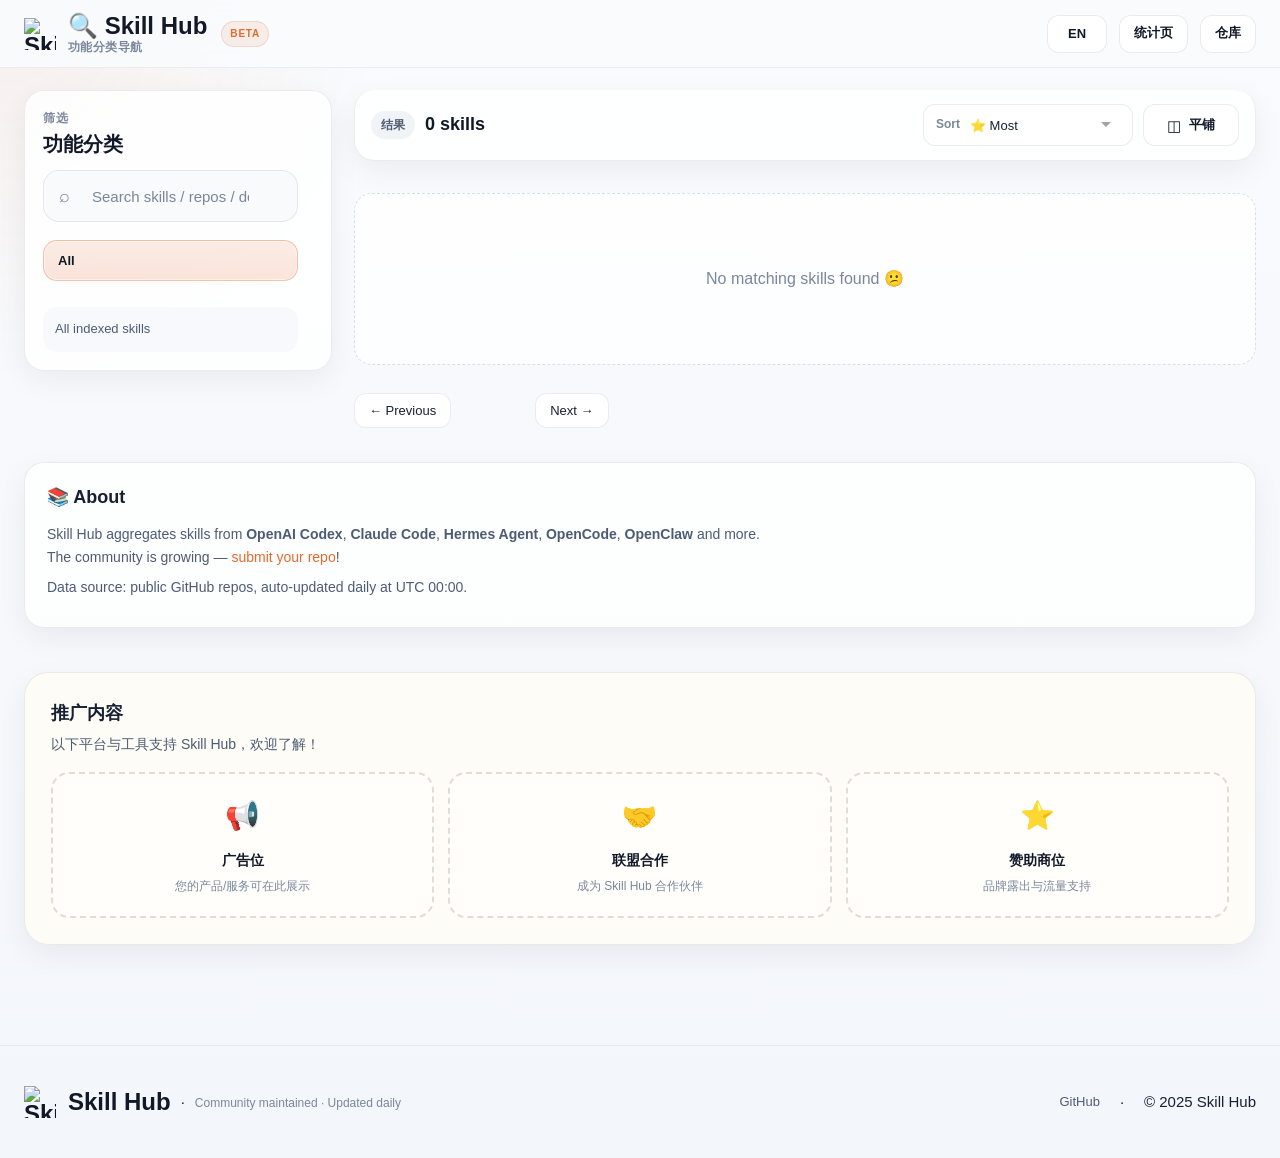
==== commit 7f7c18ce: "feat: add monetization features - pricing tags, affiliate links, ads, SEO - Add pricing tags (Free/F" ====
--- a/index.html
+++ b/index.html
@@ -63,7 +63,7 @@
     })();
   </script>
 
-  <link rel="stylesheet" href="css/style.css?v=24">
+  <link rel="stylesheet" href="css/style.css?v=25">
 </head>
 <body>
   <a class="skip-link" href="#main-content">跳到主要内容</a>
@@ -170,6 +170,34 @@
       <p data-i18n-html="aboutP1"></p>
       <p data-i18n-html="aboutP2"></p>
     </section>
+
+    <section class="promo-section" aria-labelledby="promo-title">
+      <h2 id="promo-title" data-i18n="promoTitle">推广内容</h2>
+      <p class="promo-desc" data-i18n="promoDesc">以下平台与工具支持 Skill Hub，欢迎了解！</p>
+      <div class="promo-grid" id="promo-grid">
+        <div class="promo-placeholder">
+          <div class="promo-card-inner">
+            <span class="promo-icon">📢</span>
+            <strong>广告位</strong>
+            <span class="promo-meta">您的产品/服务可在此展示</span>
+          </div>
+        </div>
+        <div class="promo-placeholder">
+          <div class="promo-card-inner">
+            <span class="promo-icon">🤝</span>
+            <strong>联盟合作</strong>
+            <span class="promo-meta">成为 Skill Hub 合作伙伴</span>
+          </div>
+        </div>
+        <div class="promo-placeholder">
+          <div class="promo-card-inner">
+            <span class="promo-icon">⭐</span>
+            <strong>赞助商位</strong>
+            <span class="promo-meta">品牌露出与流量支持</span>
+          </div>
+        </div>
+      </div>
+    </section>
   </main>
 
   <footer class="site-footer">
@@ -190,11 +218,11 @@
     </div>
   </footer>
 
-  <script src="js/data.js?v=24"></script>
-  <script src="js/i18n.js?v=24"></script>
-  <script src="js/state.js?v=24"></script>
-  <script src="js/render.js?v=24"></script>
-  <script src="js/events.js?v=24"></script>
-  <script src="js/app.js?v=24"></script>
+  <script src="js/data.js?v=25"></script>
+  <script src="js/i18n.js?v=25"></script>
+  <script src="js/state.js?v=25"></script>
+  <script src="js/render.js?v=25"></script>
+  <script src="js/events.js?v=25"></script>
+  <script src="js/app.js?v=25"></script>
 </body>
 </html>
--- a/css/style.css
+++ b/css/style.css
@@ -842,6 +842,127 @@
   border-radius: 999px;
   font-size: 11px;
   font-weight: 700;
+}
+
+/* ===== Pricing Tags ===== */
+.card-pricing {
+  display: inline-flex;
+  align-items: center;
+  padding: 2px 8px;
+  border-radius: 999px;
+  font-size: 10px;
+  font-weight: 700;
+  letter-spacing: 0.04em;
+  text-transform: uppercase;
+  border: 1px solid transparent;
+}
+
+.pricing-free {
+  color: #059669;
+  background: rgba(5, 150, 105, 0.1);
+  border-color: rgba(5, 150, 105, 0.25);
+}
+
+.pricing-paid {
+  color: #d97706;
+  background: rgba(217, 119, 6, 0.1);
+  border-color: rgba(217, 119, 6, 0.25);
+}
+
+.pricing-freemium {
+  color: #2563eb;
+  background: rgba(37, 99, 235, 0.1);
+  border-color: rgba(37, 99, 235, 0.25);
+}
+
+/* ===== Affiliate / Sponsored ===== */
+.card-affiliate-badge {
+  display: inline-flex;
+  align-items: center;
+  padding: 2px 8px;
+  border-radius: 999px;
+  font-size: 10px;
+  font-weight: 700;
+  letter-spacing: 0.04em;
+  background: rgba(217, 108, 61, 0.12);
+  border: 1px solid rgba(217, 108, 61, 0.28);
+  color: var(--accent);
+}
+
+.card-affiliate {
+  border-color: rgba(217, 108, 61, 0.2);
+  background: linear-gradient(135deg, var(--card), rgba(217, 108, 61, 0.04));
+}
+
+.card-affiliate-link {
+  color: var(--accent);
+  font-weight: 600;
+}
+
+/* ===== Promo / Ad Section ===== */
+.promo-section {
+  margin-top: 44px;
+  padding: 26px;
+  background: rgba(255, 252, 246, 0.9);
+  border: 1px solid var(--border);
+  border-radius: 24px;
+  box-shadow: var(--shadow);
+}
+
+.promo-section h2 {
+  font-size: 18px;
+  margin-bottom: 6px;
+  color: var(--text);
+}
+
+.promo-desc {
+  color: var(--text-2);
+  margin-bottom: 16px;
+  font-size: 14px;
+}
+
+.promo-grid {
+  display: grid;
+  grid-template-columns: repeat(auto-fit, minmax(200px, 1fr));
+  gap: 14px;
+}
+
+.promo-placeholder {
+  border: 2px dashed rgba(57, 35, 10, 0.15);
+  border-radius: 18px;
+  padding: 20px 16px;
+  text-align: center;
+  background: rgba(255, 255, 255, 0.5);
+  transition: all 200ms;
+}
+
+.promo-placeholder:hover {
+  border-color: rgba(217, 108, 61, 0.3);
+  background: rgba(217, 108, 61, 0.04);
+  transform: translateY(-2px);
+}
+
+.promo-card-inner {
+  display: flex;
+  flex-direction: column;
+  align-items: center;
+  gap: 6px;
+}
+
+.promo-icon {
+  font-size: 28px;
+  display: block;
+  margin-bottom: 4px;
+}
+
+.promo-card-inner strong {
+  font-size: 14px;
+  color: var(--heading);
+}
+
+.promo-meta {
+  font-size: 12px;
+  color: var(--text-3);
 }
 
 /* ===== Empty State ===== */
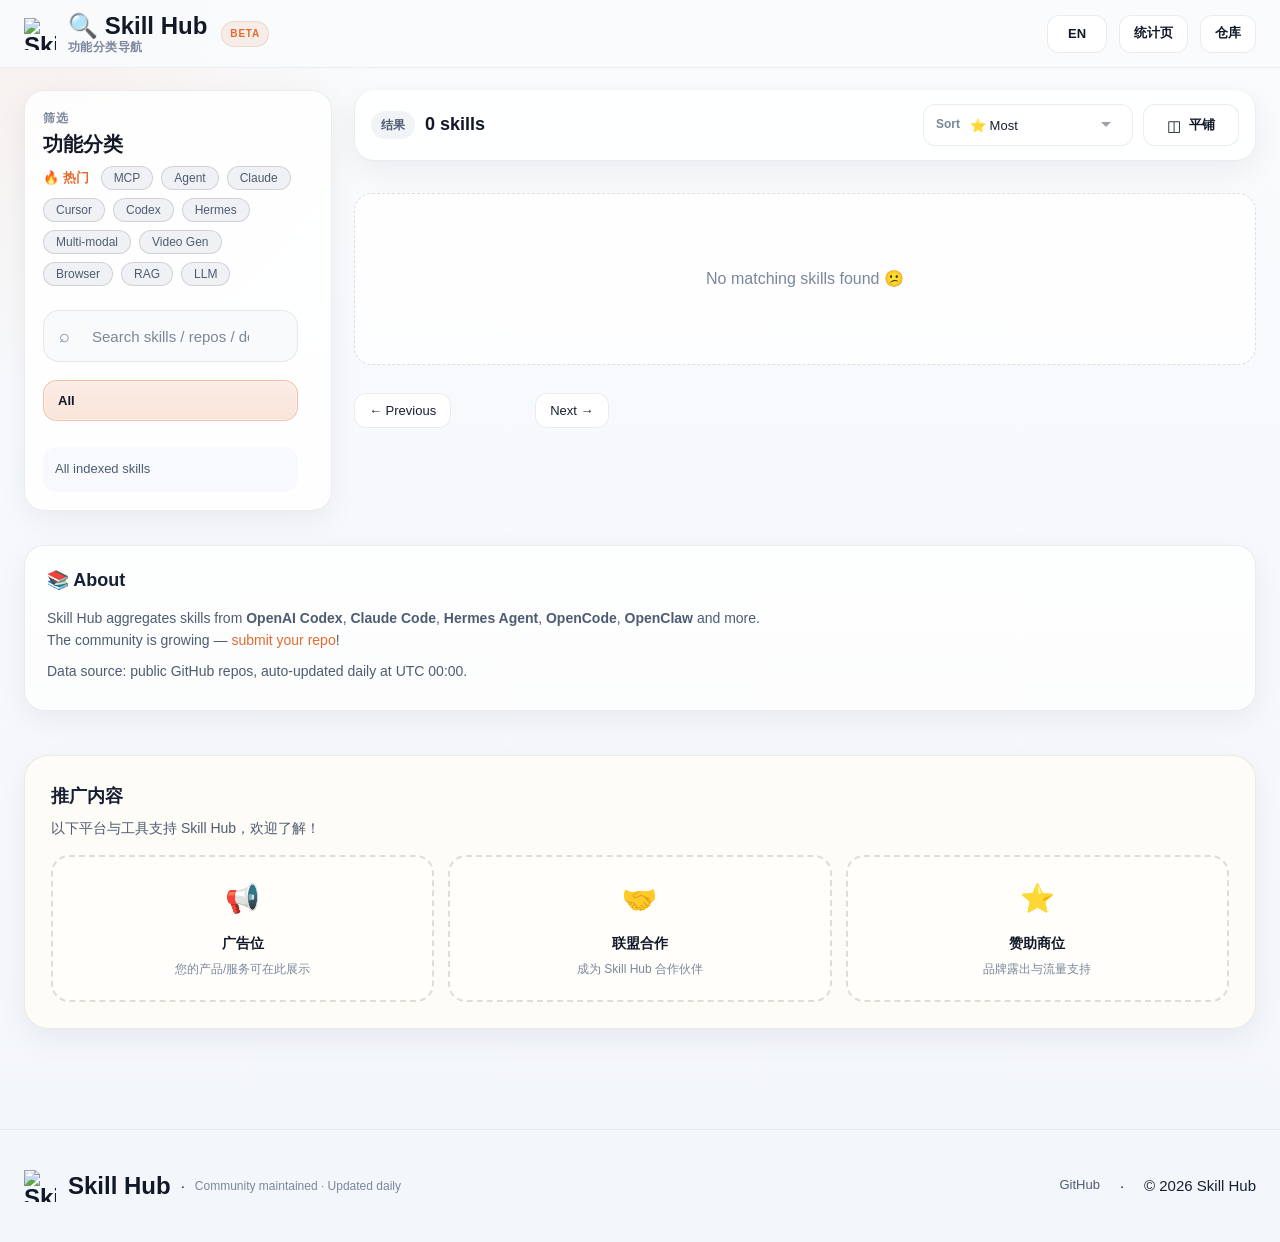
==== commit 6d6a3e8f: "feat: 网站大改版 - 新增9个分类+侧边栏+复制功能 - P4大改版：新增9个分类（audio/3d/ecommerce/video/finance/healthcare/education/s" ====
--- a/index.html
+++ b/index.html
@@ -3,67 +3,59 @@
 <head>
   <meta charset="UTF-8">
   <meta name="viewport" content="width=device-width, initial-scale=1.0">
-  <title>Skill Hub - AI Agent Skills 导航站</title>
-  <meta name="description" content="按功能分类浏览 AI Agent Skills，支持平台兼容筛选、搜索、排序与统计。">
-  <meta name="keywords" content="AI Agent Skills, Codex, Claude Code, Cursor, OpenCode, Skill Hub, 分类筛选">
+  <title>Skill Hub - AI Agent Skills 导航站 | Claude Code / Codex / Hermes / Cursor / OpenCode 技能分类搜索</title>
+  <meta name="description" content="Skill Hub 收录 3776+ AI Agent Skills & MCP Tools，按开发工具、设计UI、数据AI、Agent框架、多模态、视频生成、MCP Server、浏览器自动化等22个功能分类浏览。支持 Claude Code、Codex、Cursor、OpenCode、Hermes Agent 等平台兼容筛选，免费搜索排序。">
+  <meta name="keywords" content="AI Agent Skills, Claude Code skills, Codex skills, Cursor skills, OpenCode, Hermes Agent, MCP Server, MCP Tools, AI Agent Framework, Agent Protocol, 技能分类, 浏览器自动化, RAG, LLM推理, 多模态, 视频生成, 音频语音, Agent框架, 开发工具, 设计UI, 安全测试, Agent框架, 视频生成, 语音音频">
   <meta name="author" content="rdone4425">
   <meta name="robots" content="index, follow">
 
   <meta property="og:type" content="website">
-  <meta property="og:title" content="Skill Hub - AI Agent Skills 导航站">
-  <meta property="og:description" content="按功能分类浏览 AI Agent Skills，支持平台兼容筛选、搜索、排序与统计。">
-  <meta property="og:url" content="">
-  <meta property="og:image" content="/og-image.png">
+  <meta property="og:title" content="Skill Hub - AI Agent Skills 导航站 | Claude Code / Codex / Hermes / Cursor / OpenCode 技能分类搜索">
+  <meta property="og:description" content="Skill Hub 收录 3776+ AI Agent Skills & MCP Tools，按22个功能分类浏览。Claude Code、Codex、Cursor、OpenCode、Hermes Agent 平台兼容筛选。">
+  <meta property="og:url" content="https://skill.442595.xyz/">
+  <meta property="og:image" content="https://skill.442595.xyz/og-image.png">
 
   <meta name="twitter:card" content="summary_large_image">
-  <meta name="twitter:title" content="Skill Hub - AI Agent Skills 导航站">
-  <meta name="twitter:description" content="按功能分类浏览 AI Agent Skills，支持平台兼容筛选、搜索、排序与统计。">
-  <meta name="twitter:image" content="/og-image.png">
-
-  <link rel="canonical" href="/">
+  <meta name="twitter:title" content="Skill Hub - AI Agent Skills 导航站 | Claude Code / Codex / Hermes / Cursor / OpenCode 技能分类搜索">
+  <meta name="twitter:description" content="Skill Hub 收录 3776+ AI Agent Skills & MCP Tools，按22个功能分类浏览。Claude Code、Codex、Cursor、OpenCode、Hermes Agent 平台兼容筛选。">
+  <meta name="twitter:image" content="https://skill.442595.xyz/og-image.png">
+
+  <link rel="canonical" href="https://skill.442595.xyz/">
   <link rel="icon" type="image/x-icon" href="assets/icons/favicon.ico?v=12">
   <link rel="icon" type="image/png" sizes="32x32" href="assets/icons/favicon-32x32.png?v=12">
   <link rel="icon" type="image/png" sizes="16x16" href="assets/icons/favicon-16x16.png?v=12">
   <link rel="apple-touch-icon" sizes="180x180" href="assets/icons/apple-touch-icon.png?v=12">
 
-  <script id="ld-json" type="application/ld+json">
-  {
-    "@context": "https://schema.org",
-    "@type": "WebSite",
-    "name": "Skill Hub - AI Agent Skills 导航站",
-    "description": "按功能分类浏览 AI Agent Skills，支持平台兼容筛选、搜索、排序与统计。",
-    "url": "/",
-    "author": {
-      "@type": "Person",
-      "name": "rdone4425"
+  <script type="application/ld+json">
+    {
+      "@context": "https://schema.org",
+      "@type": "WebSite",
+      "name": "Skill Hub - AI Agent Skills 导航站 | Claude Code / Codex / Hermes / Cursor / OpenCode 技能分类搜索",
+      "description": "Skill Hub 收录 3776+ AI Agent Skills & MCP Tools，按22个功能分类浏览。Claude Code、Codex、Cursor、OpenCode、Hermes Agent 平台兼容筛选。",
+      "url": "https://skill.442595.xyz/",
+      "author": {
+        "@type": "Person",
+        "name": "rdone4425"
+      }
     }
-  }
+    </script>
+    <script>
+      (function () {
+        var origin = window.location.origin;
+        document.querySelectorAll('meta[property="og:image"], meta[name="twitter:image"]').forEach(function (meta) {
+          var content = meta.getAttribute('content') || '';
+          if (content.charAt(0) === '/') meta.setAttribute('content', origin + content);
+        });
+      })();
+    </script>
+
+  <link rel="stylesheet" href="css/style.css?v=26">
+  <script>
+    window.SkillHub = window.SkillHub || {};
+    window.SkillHub.config = {
+      trackEndpoint: '/api/track',
+    };
   </script>
-  <script>
-    (function () {
-      var origin = window.location.origin;
-      var path = window.location.pathname;
-      var canonicalUrl = origin + path;
-      var canonical = document.querySelector('link[rel="canonical"]');
-      if (canonical) canonical.setAttribute('href', canonicalUrl);
-      var ogUrl = document.querySelector('meta[property="og:url"]');
-      if (ogUrl) ogUrl.setAttribute('content', canonicalUrl);
-      document.querySelectorAll('meta[property="og:image"], meta[name="twitter:image"]').forEach(function (meta) {
-        var content = meta.getAttribute('content') || '';
-        if (content.charAt(0) === '/') meta.setAttribute('content', origin + content);
-      });
-      var ldJson = document.getElementById('ld-json');
-      if (ldJson) {
-        try {
-          var data = JSON.parse(ldJson.textContent);
-          data.url = canonicalUrl;
-          ldJson.textContent = JSON.stringify(data);
-        } catch (error) {}
-      }
-    })();
-  </script>
-
-  <link rel="stylesheet" href="css/style.css?v=25">
 </head>
 <body>
   <a class="skip-link" href="#main-content">跳到主要内容</a>
@@ -105,6 +97,20 @@
         <div class="controls-header">
           <p class="panel-label" data-i18n="filtersLabel">筛选</p>
           <h2 class="panel-title" id="controls-title" data-i18n="categorySectionTitle">功能分类</h2>
+        </div>
+        <div class="trending-tags" id="trending-tags" aria-label="热门标签">
+          <span class="trending-label">🔥 热门</span>
+          <button class="tag-pill" data-tag="MCP">MCP</button>
+          <button class="tag-pill" data-tag="Agent">Agent</button>
+          <button class="tag-pill" data-tag="Claude">Claude</button>
+          <button class="tag-pill" data-tag="Cursor">Cursor</button>
+          <button class="tag-pill" data-tag="Codex">Codex</button>
+          <button class="tag-pill" data-tag="Hermes">Hermes</button>
+          <button class="tag-pill" data-tag="Multi-modal">Multi-modal</button>
+          <button class="tag-pill" data-tag="Video Generation">Video Gen</button>
+          <button class="tag-pill" data-tag="Browser Automation">Browser</button>
+          <button class="tag-pill" data-tag="RAG">RAG</button>
+          <button class="tag-pill" data-tag="LLM">LLM</button>
         </div>
         <div class="search-wrap">
           <label class="visually-hidden" for="search">搜索 skills</label>
@@ -198,6 +204,12 @@
         </div>
       </div>
     </section>
+
+    <!-- ponytail: P4 最近更新时间轴 -->
+    <section class="recent-section" id="recent-section" aria-labelledby="recent-title" hidden>
+      <h2 id="recent-title" data-i18n="recentUpdates">最近更新</h2>
+      <div class="recent-timeline" id="recent-timeline"></div>
+    </section>
   </main>
 
   <footer class="site-footer">
@@ -213,16 +225,16 @@
       <div class="footer-links">
         <a href="https://github.com/rdone4425/skill" target="_blank" rel="noopener">GitHub</a>
         <span class="footer-sep">·</span>
-        <span>© 2025 Skill Hub</span>
+        <span>© 2026 Skill Hub</span>
       </div>
     </div>
   </footer>
 
-  <script src="js/data.js?v=25"></script>
-  <script src="js/i18n.js?v=25"></script>
-  <script src="js/state.js?v=25"></script>
-  <script src="js/render.js?v=25"></script>
-  <script src="js/events.js?v=25"></script>
-  <script src="js/app.js?v=25"></script>
+  <script src="js/data.js?v=26"></script>
+  <script src="js/i18n.js?v=26"></script>
+  <script src="js/state.js?v=26"></script>
+  <script src="js/render.js?v=26"></script>
+  <script src="js/events.js?v=26"></script>
+  <script src="js/app.js?v=26"></script>
 </body>
 </html>
--- a/css/style.css
+++ b/css/style.css
@@ -963,6 +963,49 @@
 .promo-meta {
   font-size: 12px;
   color: var(--text-3);
+}
+
+/* ponytail: P4 recent updates timeline */
+.recent-section {
+  margin-top: 24px;
+  padding: 20px 24px;
+  border: 1px solid var(--border);
+  border-radius: 16px;
+  background: rgba(255, 255, 255, 0.6);
+}
+
+.recent-section h2 {
+  font-size: 16px;
+  margin-bottom: 12px;
+  color: var(--text);
+}
+
+.recent-timeline {
+  display: flex;
+  flex-direction: column;
+  gap: 8px;
+}
+
+.recent-item {
+  display: flex;
+  align-items: center;
+  gap: 12px;
+  padding: 10px 14px;
+  background: var(--tag-bg);
+  border-radius: 8px;
+}
+
+.recent-date {
+  font-size: 12px;
+  color: var(--accent);
+  font-weight: 600;
+  white-space: nowrap;
+  min-width: 160px;
+}
+
+.recent-desc {
+  font-size: 13px;
+  color: var(--text-2);
 }
 
 /* ===== Empty State ===== */
@@ -2328,9 +2371,19 @@
 }
 
 .card-desc {
-  min-height: 62px;
   font-size: 13px;
-  line-height: 1.55;
+  color: var(--text-2);
+  line-height: 1.5;
+}
+
+/* ponytail: P4 search highlight */
+.card-name mark,
+.card-desc mark {
+  background: var(--accent-glow);
+  color: var(--accent);
+  font-weight: 700;
+  border-radius: 2px;
+  padding: 0 2px;
 }
 
 .card-group {
@@ -2713,3 +2766,47 @@
     padding: 18px;
   }
 }
+
+/* ===== Trending Tags (热门标签云) ===== */
+.trending-tags {
+  display: flex;
+  flex-wrap: wrap;
+  align-items: center;
+  gap: 8px;
+  padding: 10px 0;
+  margin-bottom: 6px;
+}
+
+.trending-label {
+  font-size: 13px;
+  font-weight: 600;
+  color: var(--accent);
+  margin-right: 4px;
+  white-space: nowrap;
+}
+
+.tag-pill {
+  display: inline-flex;
+  align-items: center;
+  padding: 4px 12px;
+  border-radius: 20px;
+  border: 1px solid var(--border-hover);
+  background: var(--tag-bg);
+  color: var(--text-2);
+  font-size: 12px;
+  font-weight: 500;
+  cursor: pointer;
+  transition: all 0.2s ease;
+  white-space: nowrap;
+}
+
+.tag-pill:hover {
+  background: var(--accent-glow);
+  border-color: var(--accent);
+  color: var(--accent);
+  transform: translateY(-1px);
+}
+
+.tag-pill:active {
+  transform: scale(0.96);
+}
